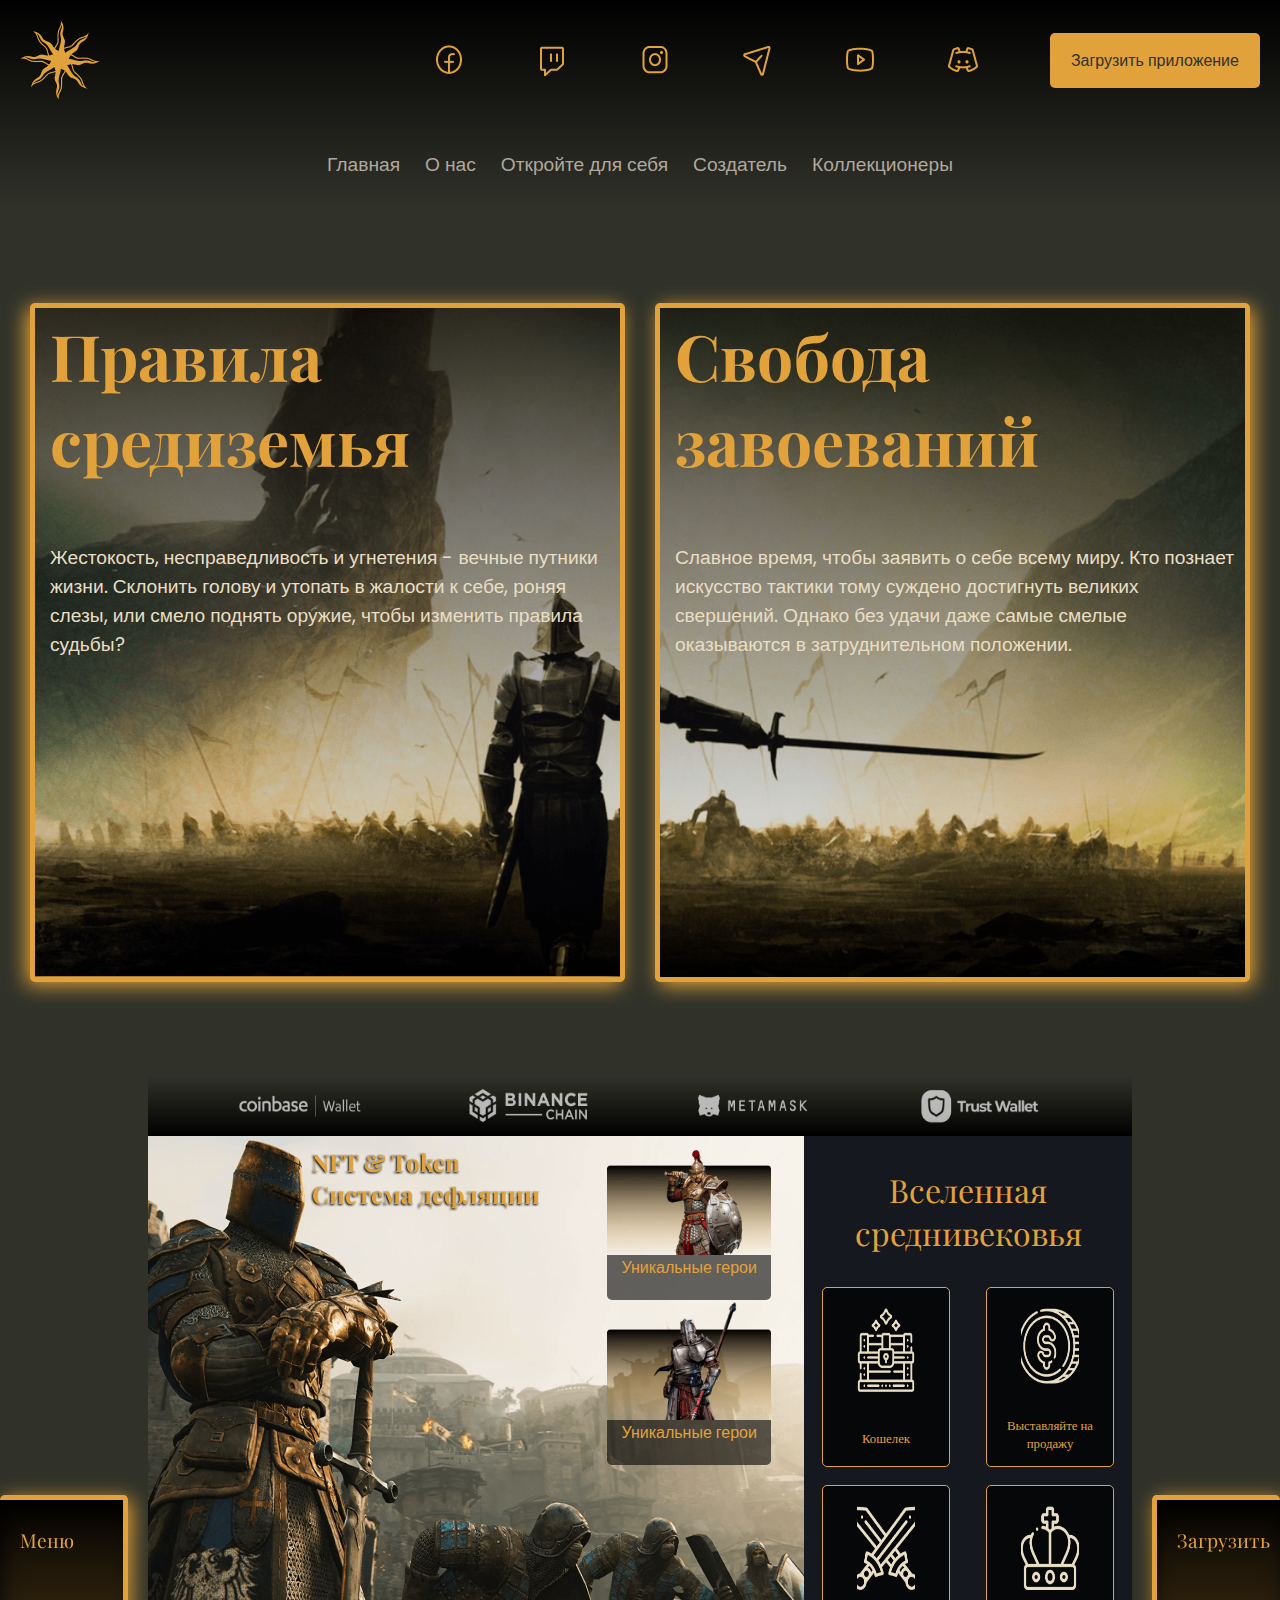
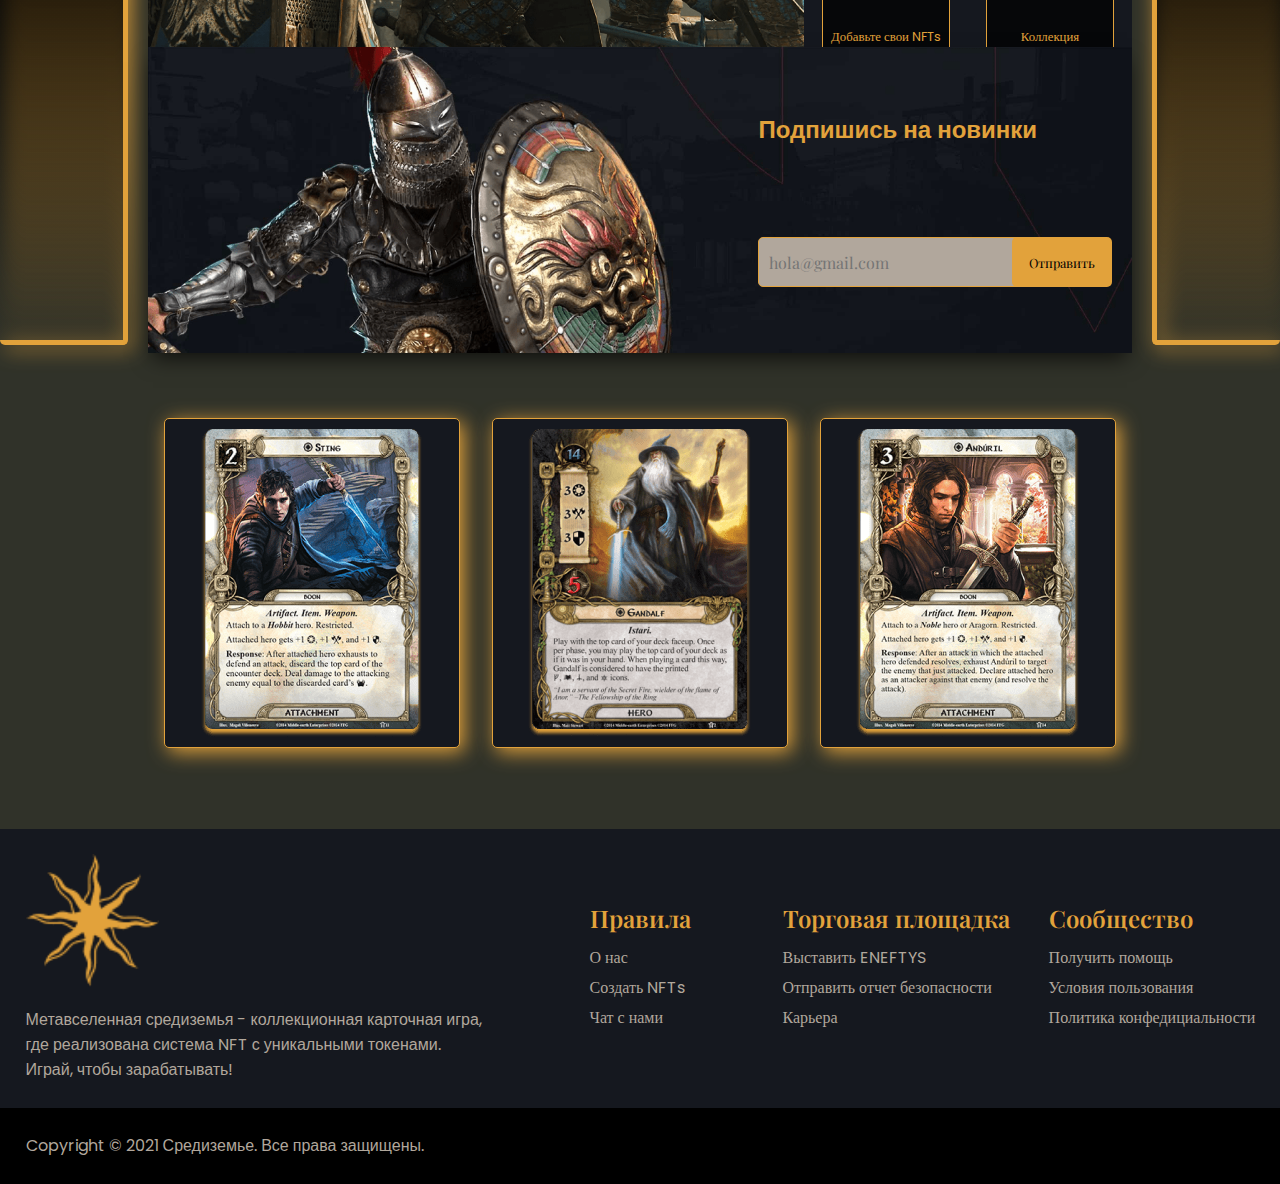
==== index.html @ af9f3682 "Update index.html" ====
<!DOCTYPE html>
<html lang="ru">
  <head>
    <meta charset="UTF-8" />
    <meta http-equiv="X-UA-Compatible" content="IE=edge" />
    <meta name="viewport" content="width=device-width, initial-scale=1.0" />
    <link rel="stylesheet" href="/css/reset.css" />
    <link
      href="https://fonts.googleapis.com/css2?family=Playfair+Display:wght@700&family=Poppins:wght@400;500&display=swap"
      rel="stylesheet"
    />
    <link rel="stylesheet" href="/css/style.css" />
    <title>Mediavel Metaverse</title>
  </head>
  <body>
    <header class="header">
      <div class="header-top">
        <img src="/img/logo.png" alt="logo" />
        <div class="banner">
          <a href="#"><img src="/img/facebook-logo.png" alt="facebook" /></a>
          <a href="#"><img src="/img/twitch-logo.png" alt="twitch" /></a>
          <a href="#"><img src="/img/instagram-logo.png" alt="instagram" /></a>
          <a href="#"><img src="/img/telegram-logo.png" alt="telegram" /></a>
          <a href="#"><img src="/img/youtube-logo.png" alt="youtube" /></a>
          <a href="#"><img src="/img/discord-logo.png" alt="discord" /></a>
          <a class="btn" href="#">Загрузить приложение</a>
        </div>
      </div>
      <nav class="nav">
        <ul>
          <li><a href="#">Главная</a></li>
          <li><a href="#">О нас</a></li>
          <li><a href="#">Откройте для себя</a></li>
          <li><a href="#">Создатель</a></li>
          <li><a href="#">Коллекционеры</a></li>
        </ul>
      </nav>
    </header>
    <section class="promo">
      <div class="promo__banner">
        <img class="promo__img--banner-1" src="/img/banner-1.png" alt="" />
        <h2>Правила средиземья</h2>
        <p>
          Жестокость, несправедливость и угнетения - вечные путники жизни.
          Склонить голову и утопать в жалости к себе, роняя слезы, или смело
          поднять оружие, чтобы изменить правила судьбы?
        </p>
      </div>
      <div class="promo__banner">
        <img class="promo__img--banner-2" src="/img/banner-2.png" alt="" />
        <h2>Свобода завоеваний</h2>
        <p>
          Славное время, чтобы заявить о себе всему миру. Кто познает искусство
          тактики тому суждено достигнуть великих свершений. Однако без удачи
          даже самые смелые оказываются в затруднительном положении.
        </p>
      </div>
    </section>
    <section class="content">
      <sidebar class="sidebar-left">
        Меню
        <nav class="sidebar-left__nav">
          <ul>
            <li><a href="#">Главная</a></li>
            <li><a href="#">О нас</a></li>
            <li><a href="#">Откройте для себя</a></li>
            <li><a href="#">Создатель</a></li>
            <li><a href="#">Коллекционеры</a></li>
          </ul>
        </nav>
      </sidebar>
      <main class="main">
        <div class="contributor">
          <img src="/img/coinbase-logo.png" alt="coinbase" />
          <img src="/img/binance-logo.png" alt="coinbase" />
          <img src="/img/metamask-logo.png" alt="metamask" />
          <img src="/img/trustwallet-logo.png" alt="trustwallet" />
        </div>
        <div class="nft-token-sistem">
          <img src="/img/nft-knight.png" alt="nft-knight" />
          <h2>
            NFT & Token <br />
            Система дефляции
          </h2>
          <div class="nft-token-sistem__knight">
            <img src="/img/knight-1.png" alt="knight-1" />
            <p class="title-knight">Уникальные герои</p>
            <img src="/img/knight-2.png" alt="knight-2" />
            <p class="title-knight">Уникальные герои</p>
          </div>
        </div>
        <div class="mediavel-metaverse">
          <h1 class="title">Вселенная среднивековья</h1>
          <div class="benefits">
            <div class="benefits__block">
              <img src="/img/chest.png" alt="chest" />
              <h4>Кошелек</h4>
            </div>
            <div class="benefits__block">
              <img src="/img/dollar.png" alt="chest" />
              <h4>Выставляйте на продажу</h4>
            </div>
            <div class="benefits__block">
              <img src="/img/swords.png" alt="chest" />
              <h4>Добавьте свои NFTs</h4>
            </div>
            <div class="benefits__block">
              <img src="/img/crown.png" alt="chest" />
              <h4>Коллекция</h4>
            </div>
          </div>
        </div>
        <div class="subscriber">
          <img src="/img/sub-knight.png" alt="sub-knight" />
          <div class="subscriber__block">
            <p>Подпишись на новинки</p>
            <div class="subscriber__input">
              <input type="email" placeholder="hola@gmail.com" />
              <button class="btn__sub">Отправить</button>
            </div>
          </div>
        </div>
        <div class="card card1">
          <img src="/img/card-1.png" alt="card-1" />
        </div>
        <div class="card card2">
          <img src="/img/card-2.png" alt="card-2" />
        </div>
        <div class="card card3">
          <img src="/img/card-3.png" alt="card-3" />
        </div>
      </main>
      <sidebar class="sidebar-right"
        >Загрузить
        <nav class="sidebar-right__nav">
          <ul>
            <li>
              <img src="/img/windows-logo.png" alt="windows" />
              <a href="#">Windows</a>
            </li>
            <li>
              <img src="/img/linux-logo.png" alt="linux" />
              <a href="#">Linux</a>
            </li>
            <li>
              <img src="/img/apple-logo.png" alt="ios" />
              <a href="#">IOS</a>
            </li>
            <li>
              <img src="/img/android-logo.png" alt="android" />
              <a href="#">Android</a>
            </li>
          </ul>
        </nav>
      </sidebar>
    </section>
    <footer class="footer">
      <div class="footer__logo">
        <img src="/img/logo.png" alt="logo" />
        <p class="footer__title">
          Метавселенная средиземья - коллекционная карточная игра, где
          реализована система NFT с уникальными токенами. Играй, чтобы
          зарабатывать!
        </p>
      </div>
      <div class="footer__nav">
        <p class="footer__nav__title">Правила</p>
        <ul>
          <li><a href="#">О нас</a></li>
          <li><a href="#">Создать NFTs</a></li>
          <li><a href="#">Чат с нами</a></li>
        </ul>
      </div>
      <div class="footer__nav">
        <p class="footer__nav__title">Торговая площадка</p>
        <ul>
          <li><a href="#">Выставить ENEFTYS</a></li>
          <li><a href="#">Отправить отчет безопасности</a></li>
          <li><a href="#">Карьера</a></li>
        </ul>
      </div>
      <div class="footer__nav">
        <p class="footer__nav__title">Сообщество</p>
        <ul>
          <li><a href="#">Получить помощь</a></li>
          <li><a href="#">Условия пользования</a></li>
          <li><a href="#">Политика конфедициальности</a></li>
        </ul>
      </div>
      <div class="copyright">
        <p>Copyright © 2021 Средиземье. Все права защищены.</p>
      </div>
    </footer>
  </body>
</html>
---- css/style.css ----
html {
  font-family: "Playfair Display", serif, "Poppins", sans-serif;
  background-color: #303229;
}

a {
  color: #b1a79c;
}

p {
  font-family: "Poppins", sans-serif;
}

/* HEADER */
.header {
  font-family: "Poppins", sans-serif;
  background: linear-gradient(rgba(0, 0, 0, 1), rgba(37, 43, 66, 1%));
  margin-bottom: 5%;
}

.header-top {
  display: grid;
  grid-template-columns: 1fr 2fr;
  margin: 0 auto;
  padding: 20px;
}

.banner {
  display: flex;
  justify-content: space-between;
  align-items: center;
}

.nav {
  display: flex;
  justify-content: space-around;
  align-items: center;
  font-weight: 500;
  font-size: 1.2rem;
  padding: 20px;
}

.nav > ul > li {
  display: inline-flex;
  padding: 10px;
}

li > a:hover {
  color: white;
}

/* BUTTON */
.btn {
  min-width: 210px;
  min-height: 50px;

  padding: 15px;

  background-color: #e2a23b;
  border-radius: 5px;

  text-align: center;
  color: #303229;
}

/* PROMO */

.promo {
  display: grid;
  grid-template-columns: 1fr 1fr;

  grid-gap: 10px;
  padding: 20px;
  margin-bottom: 5%;

  justify-items: center;
}
.promo__banner {
  position: relative;

  max-width: 700px;
  padding: 10px;

  border-radius: 5px;
}

.promo__banner > img {
  border: 5px solid #e2a23b;
  border-radius: 5px;
}

.promo__img--banner-1 {
  filter: drop-shadow(-4px 4px 10px #e2a23b);
}

.promo__img--banner-2 {
  filter: drop-shadow(4px 4px 10px #e2a23b);
}

.promo__banner > h2 {
  position: absolute;
  top: 20px;
  left: 30px;

  padding-right: 20px;

  font-size: 5vw;
  font-weight: 700;
  color: #e2a23b;
}

.promo__banner > p {
  position: absolute;
  text-align: left;
  top: 250px;
  left: 30px;
  padding-right: 20px;

  font-size: 1.5vw;
  color: #e9dec3;
}

/* CONTENT */
.content {
  display: grid;
  grid-template-columns: 0.3fr 3fr 0.3fr;

  column-gap: 20px;
}

.main {
  display: grid;
  grid-template-columns: repeat(3, 1fr);
}

/* SIDEBAR-LEFT */
.sidebar-left {
  width: 10vw;
  height: 50vh;
  align-self: center;
  justify-self: start;
  text-align: left;

  padding: 20px;

  font-size: 1.5vw;
  color: #e2a23b;
  line-height: 2.5rem;

  border: 5px solid #e2a23b;
  border-left: 0;
  border-radius: 5px;
  background: linear-gradient(rgba(0, 0, 0, 1), rgba(37, 43, 66, 1%));
  filter: drop-shadow(4px 4px 10px #e2a23b);
  transition: 1s ease;
}

.sidebar-left > nav {
  display: none;
}

.sidebar-left:hover {
  width: 15vw;
}

.sidebar-left:hover > nav {
  display: flex;
  justify-content: flex-end;
}

.sidebar-left li {
  padding-left: 15px;
}

/* MAIN */
/* CONTRIBUTOR */

.contributor {
  grid-column: 1/4;
  display: flex;
  justify-content: space-evenly;
  align-items: center;
  background: linear-gradient(rgba(37, 43, 66, 0.01), rgba(0, 0, 0, 1)) 50%;
}

.contributor > img {
  width: 150px;
  height: 60px;
}

/* NFT-TOKEN-SISTEM */

.nft-token-sistem {
  display: flex;
  grid-column: 1/3;
  position: relative;
}

.nft-token-sistem > h2 {
  position: absolute;
  top: 2%;
  left: 25%;
  z-index: 2;
  color: #e2a23b;
  font-weight: 700;
  font-size: 1.5rem;
  filter: drop-shadow(-1px 1px 1px black);
}

.nft-token-sistem__knight {
  position: absolute;
  top: 2%;
  left: 70%;
  display: grid;
  width: 25%;
  color: #e2a23b;
  text-align: center;
}

.title-knight {
  border-bottom-right-radius: 5px;
  border-bottom-left-radius: 5px;
  height: 5vh;
  background-color: rgba(0, 0, 0, 60%);
}

/* MEDIAVEL METAVERSE */

.mediavel-metaverse {
  grid-column: 3/4;
  background-color: #15181f;
}

.title {
  color: #e2a23b;
  font-size: 2rem;
  text-align: center;

  padding: 10%;
}

.benefits {
  display: grid;
  grid-template-columns: 1fr 1fr;
  grid-template-rows: 1fr 1fr;
  row-gap: 5%;
  justify-items: center;
}

.benefits__block {
  display: flex;
  align-items: center;
  flex-direction: column;
  justify-content: space-around;

  color: #e2a23b;
  font-family: "Poppins";
  font-size: 0.8rem;
  text-align: center;

  width: 10vw;
  height: 20vh;
  border: 1px solid #e2a23b;
  border-radius: 5px;
  background-color: rgba(0, 0, 0, 70%);
}

.benefits__block > img {
  width: 50%;
  height: 50%;
  padding: 2%;
}

/* SUBSRIBER */
.subscriber {
  display: flex;
  grid-column: 1/4;
  position: relative;
  margin-bottom: 5%;
  box-shadow: 0px 10px 20px -5px rgba(0, 0, 0, 0.7);
}

.subscriber__block {
  position: absolute;
  display: flex;
  flex-direction: column;
  justify-content: space-around;

  right: 0px;
  width: 40%;
  height: 100%;

  padding: 20px;
}

.subscriber__block > p {
  font-size: 1.5rem;
  color: #e2a23b;
  font-weight: 600;
}
.subscriber__input {
  position: relative;
}

.subscriber__input > input {
  width: 350px;
  height: 50px;
  padding: 10px;
  background-color: #b1a79c;
  border: 1px solid #e2a23b;
  border-radius: 5px;
}

.btn__sub {
  position: absolute;
  right: 0px;
  width: 100px;
  height: 50px;
  padding: 5px;
  font-size: 0.8rem;
  background-color: #e2a23b;
  border-radius: 5px;
}

/* CARD */

.card {
  display: flex;
  justify-content: center;
  border-radius: 5px;
  border: 1px solid #e2a23b;
  filter: drop-shadow(4px 4px 10px #e2a23b);
  background-color: #15181f;
  margin: 5%;
  padding: 10px 0px;
  transition: 1s ease;
}

.card:hover {
  transform: scale(1.2);
}
.card1 {
  grid-column: 1/2;
}

.card2 {
  grid-column: 2/3;
}

.card3 {
  grid-column: 3/4;
}

/* SIDEBAR-RIGHT */

.sidebar-right {
  width: 10vw;
  height: 50vh;
  align-self: center;
  justify-self: end;
  text-align: right;

  padding: 20px;

  font-size: 1.5vw;
  color: #e2a23b;
  line-height: 2.5rem;

  border: 5px solid #e2a23b;
  border-right: 0;
  border-radius: 5px;
  background: linear-gradient(rgba(0, 0, 0, 1), rgba(37, 43, 66, 1%));
  filter: drop-shadow(4px 4px 10px #e2a23b);
  transition: 1s ease;
}

.sidebar-right > nav {
  display: none;
  min-width: 200px;
}
.sidebar-right:hover {
  width: 15vw;
}

.sidebar-right:hover > nav {
  display: flex;
  justify-content: flex-end;
}

.sidebar-right li {
  text-align: center;
  margin: 5px;
  padding: 10px;
}

/* FOOTER */
.footer {
  display: grid;
  justify-items: center;
  align-items: center;
  grid-template-columns: 2fr 1fr 1fr 1fr;
  margin-top: 5%;
  height: 20%;
  background-color: #15181f;
}

.footer__logo {
  display: flex;
  flex-direction: column;
  padding: 5%;
}

.footer__title {
  color: #b1a79c;
  font-weight: 400;
}

.footer__logo > img {
  width: 133px;
  height: 133px;
  margin-bottom: 20px;
}

.footer__nav {
  line-height: 30px;
  padding: 10px;
  font-family: "Poppins";
}

.footer__nav__title {
  font-size: 1.5rem;
  font-weight: 600;
  margin-bottom: 10px;
  color: #e2a23b;
  font-family: "Playfair Display";
}

.copyright {
  display: grid;
  grid-column: 1/5;
  padding: 2%;

  width: 100%;
  background-color: black;
  color: #b1a79c;
}
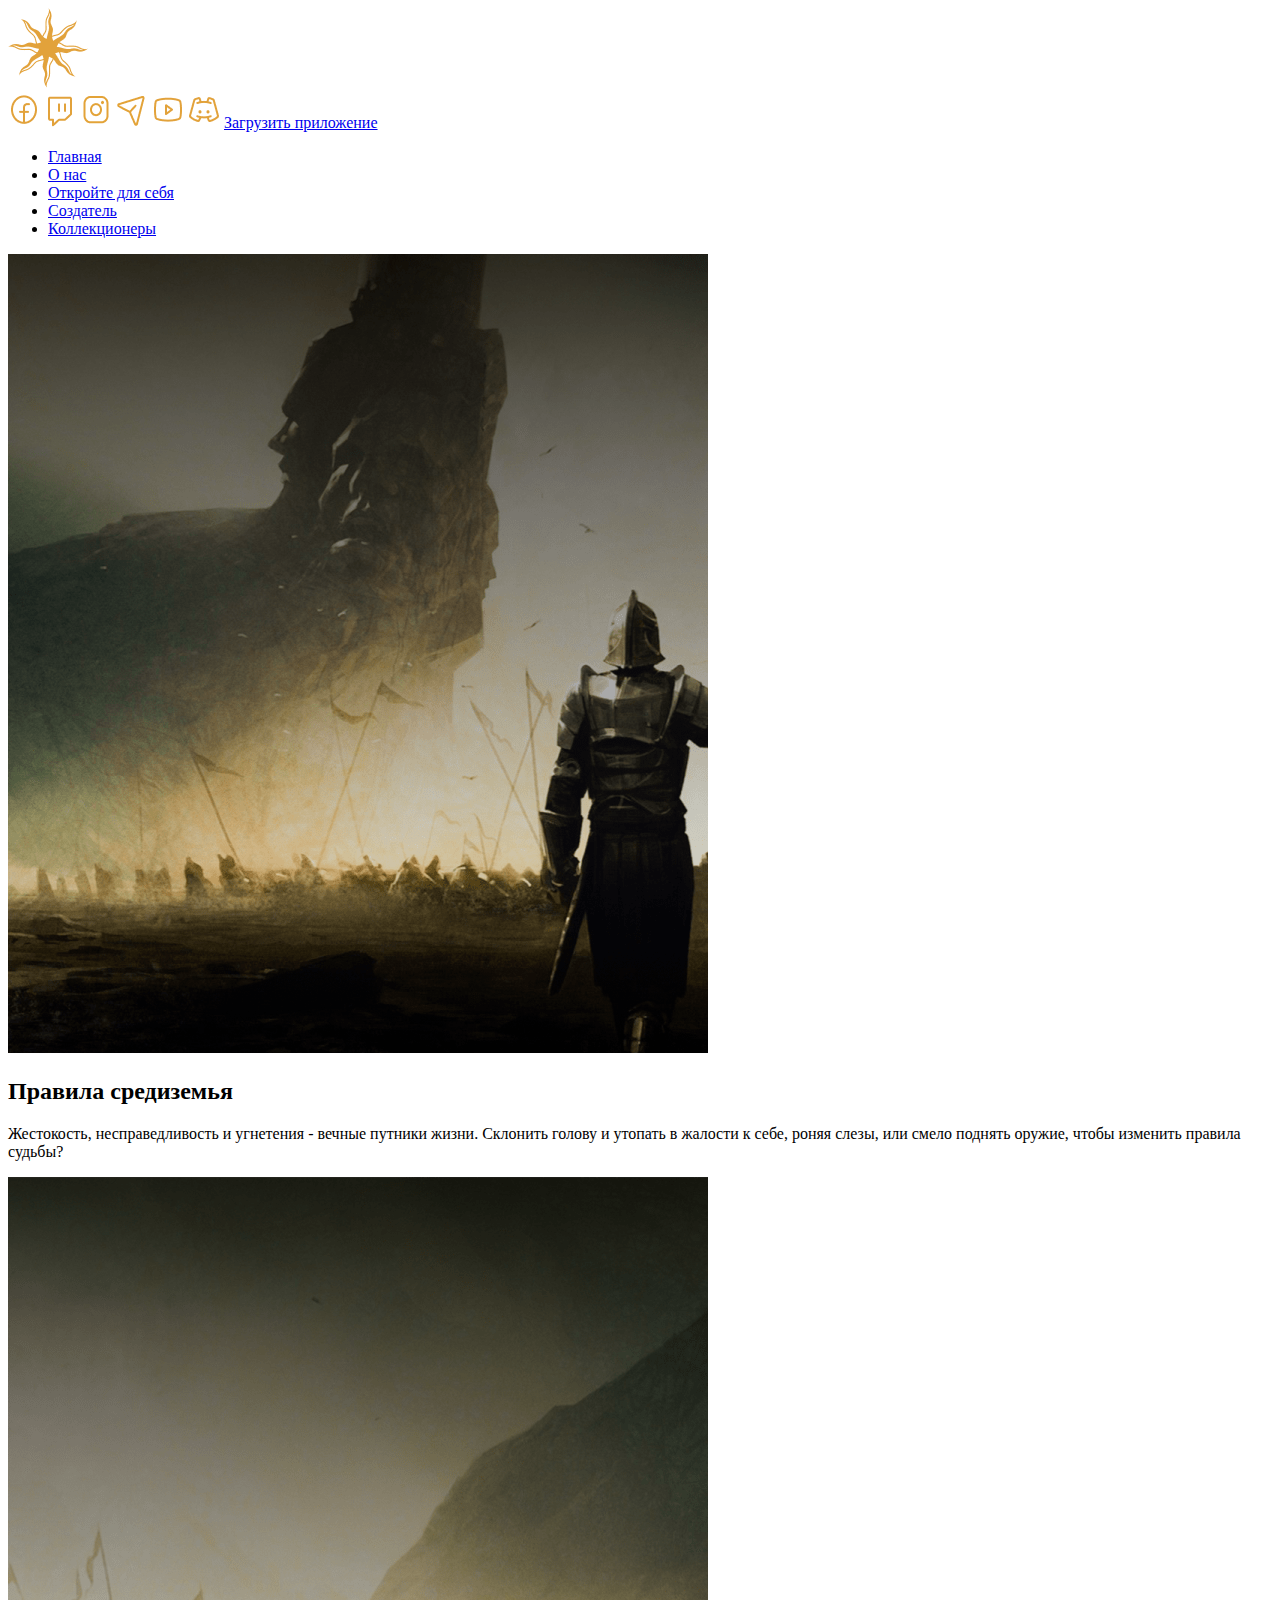
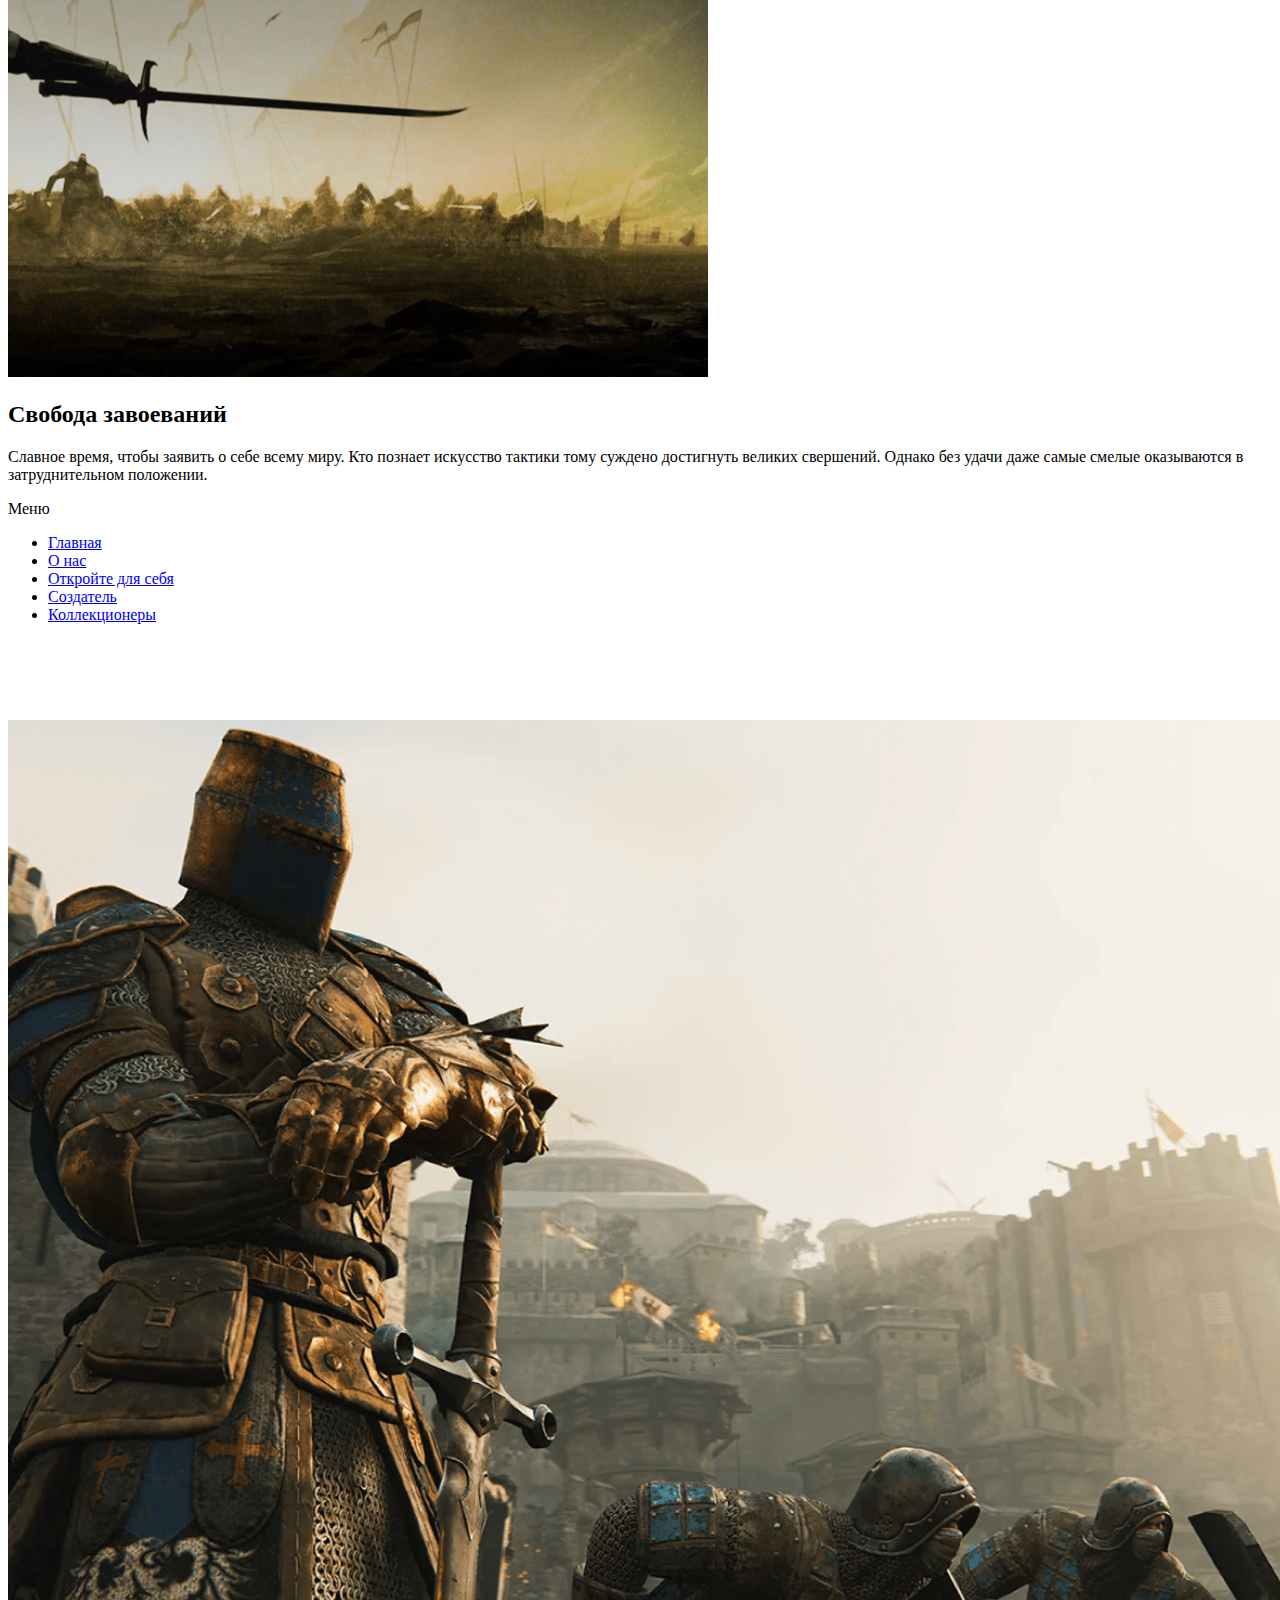
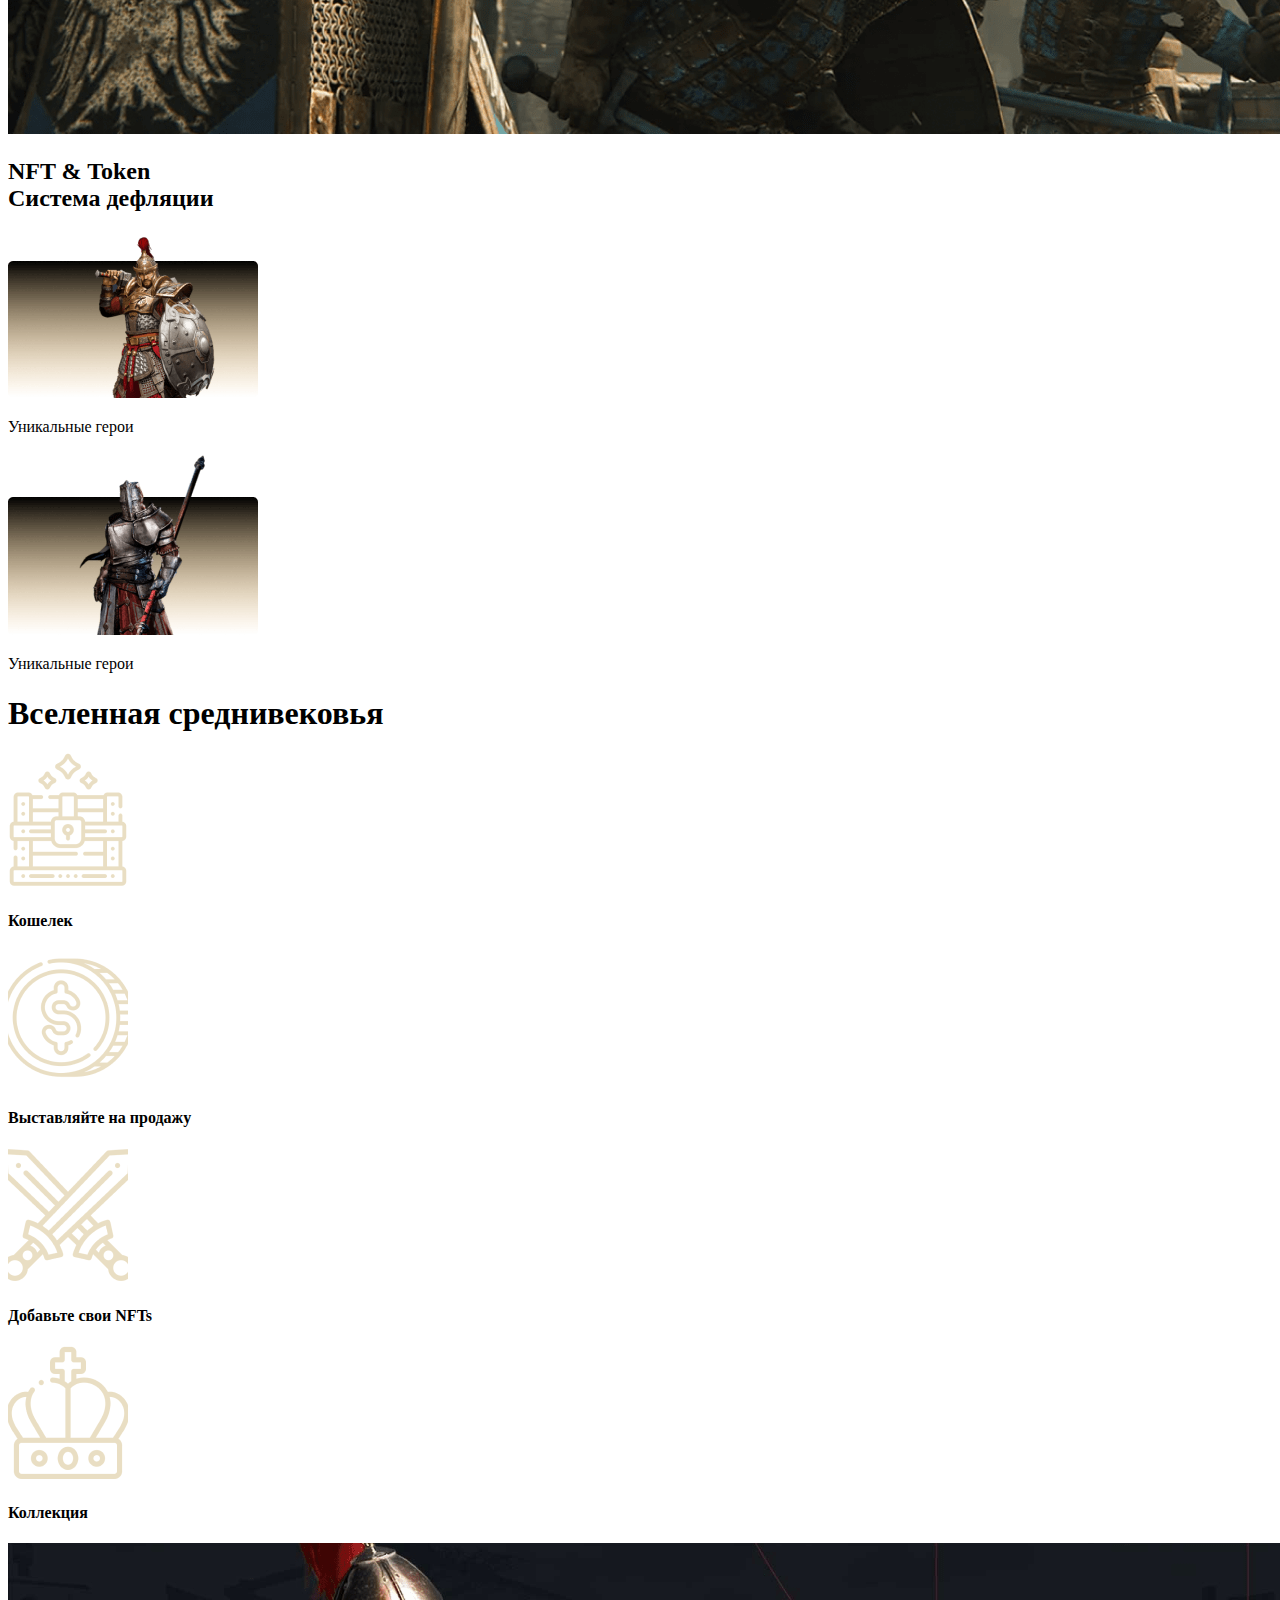
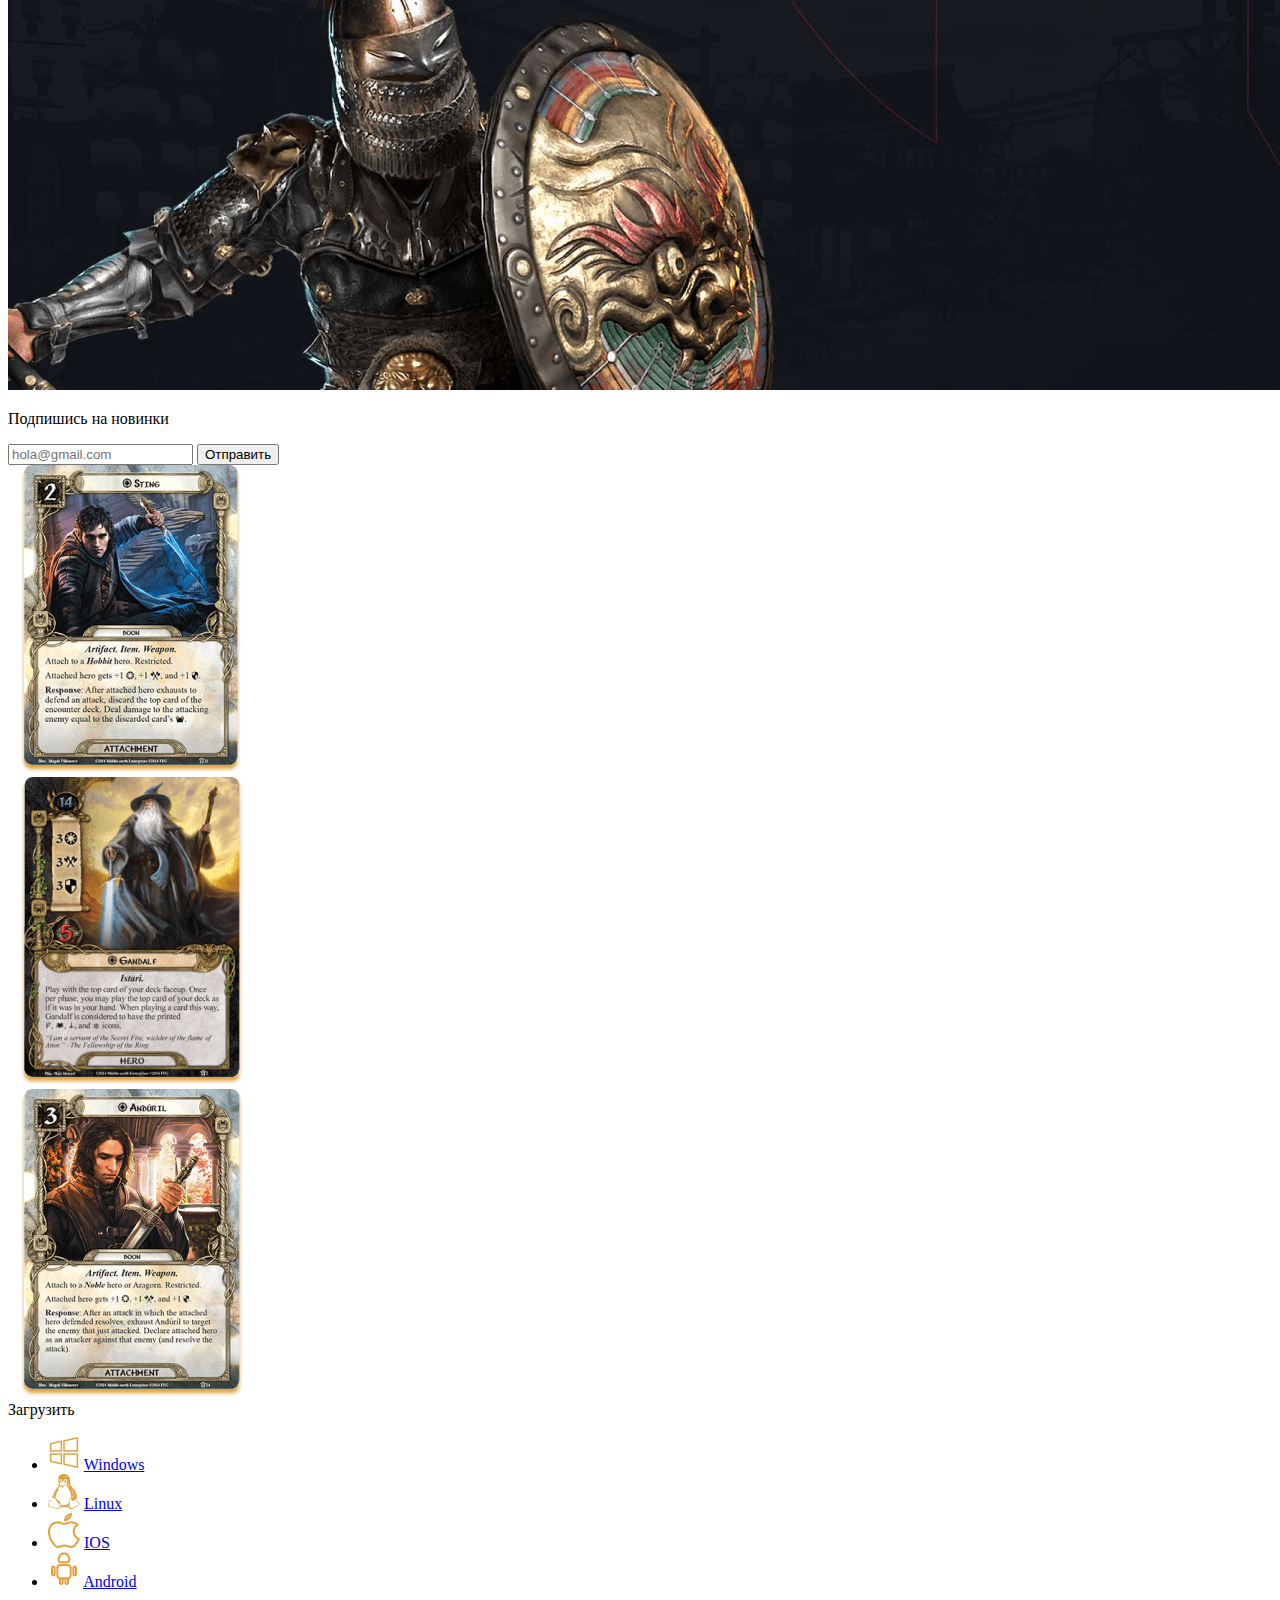
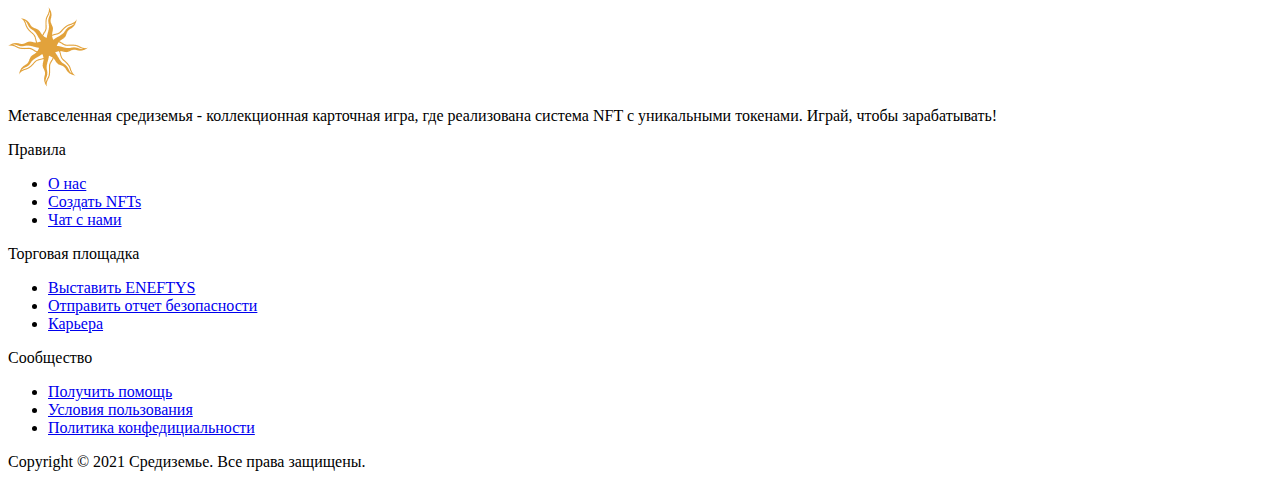
==== commit 5b3077d4: "Update index.html" ====
--- a/index.html
+++ b/index.html
@@ -4,12 +4,12 @@
     <meta charset="UTF-8" />
     <meta http-equiv="X-UA-Compatible" content="IE=edge" />
     <meta name="viewport" content="width=device-width, initial-scale=1.0" />
-    <link rel="stylesheet" href="/css/reset.css" />
+    <link rel="stylesheet" href="/reset.css" />
     <link
       href="https://fonts.googleapis.com/css2?family=Playfair+Display:wght@700&family=Poppins:wght@400;500&display=swap"
       rel="stylesheet"
     />
-    <link rel="stylesheet" href="/css/style.css" />
+    <link rel="stylesheet" href="/style.css" />
     <title>Mediavel Metaverse</title>
   </head>
   <body>
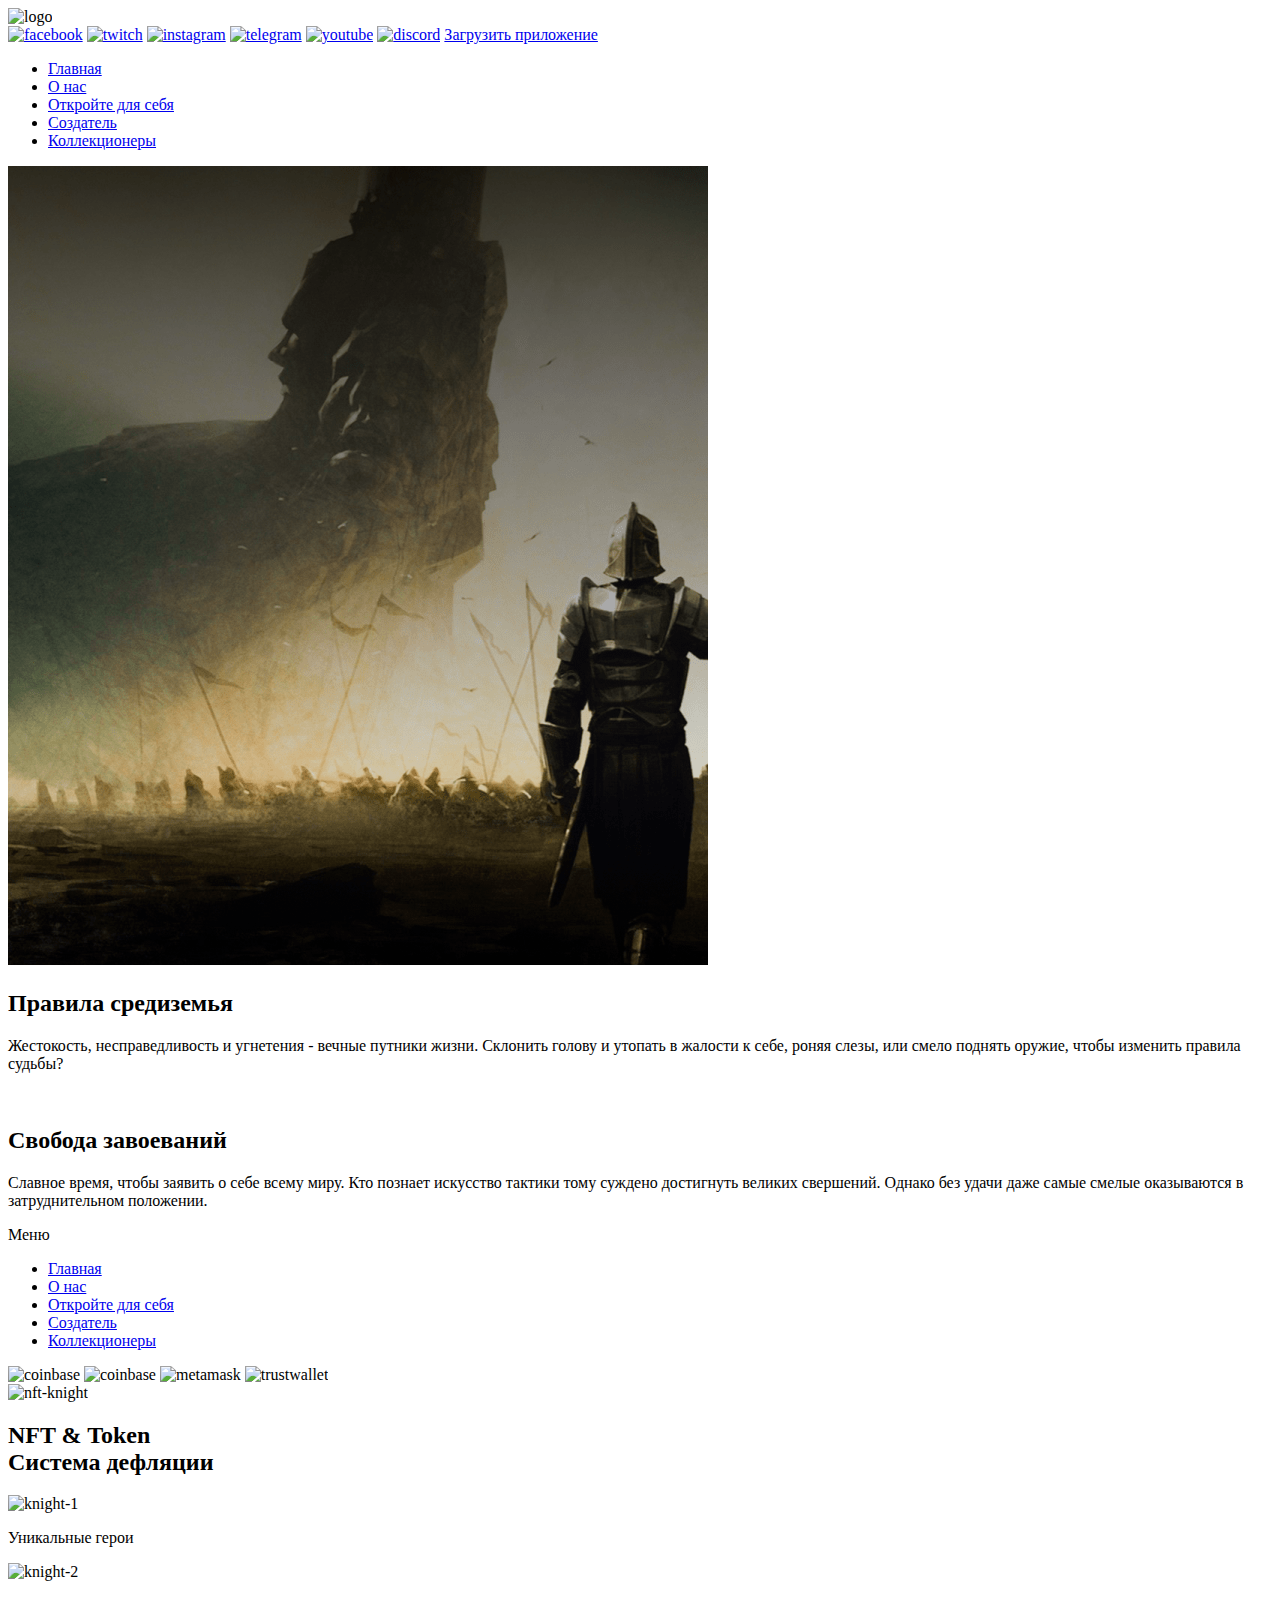
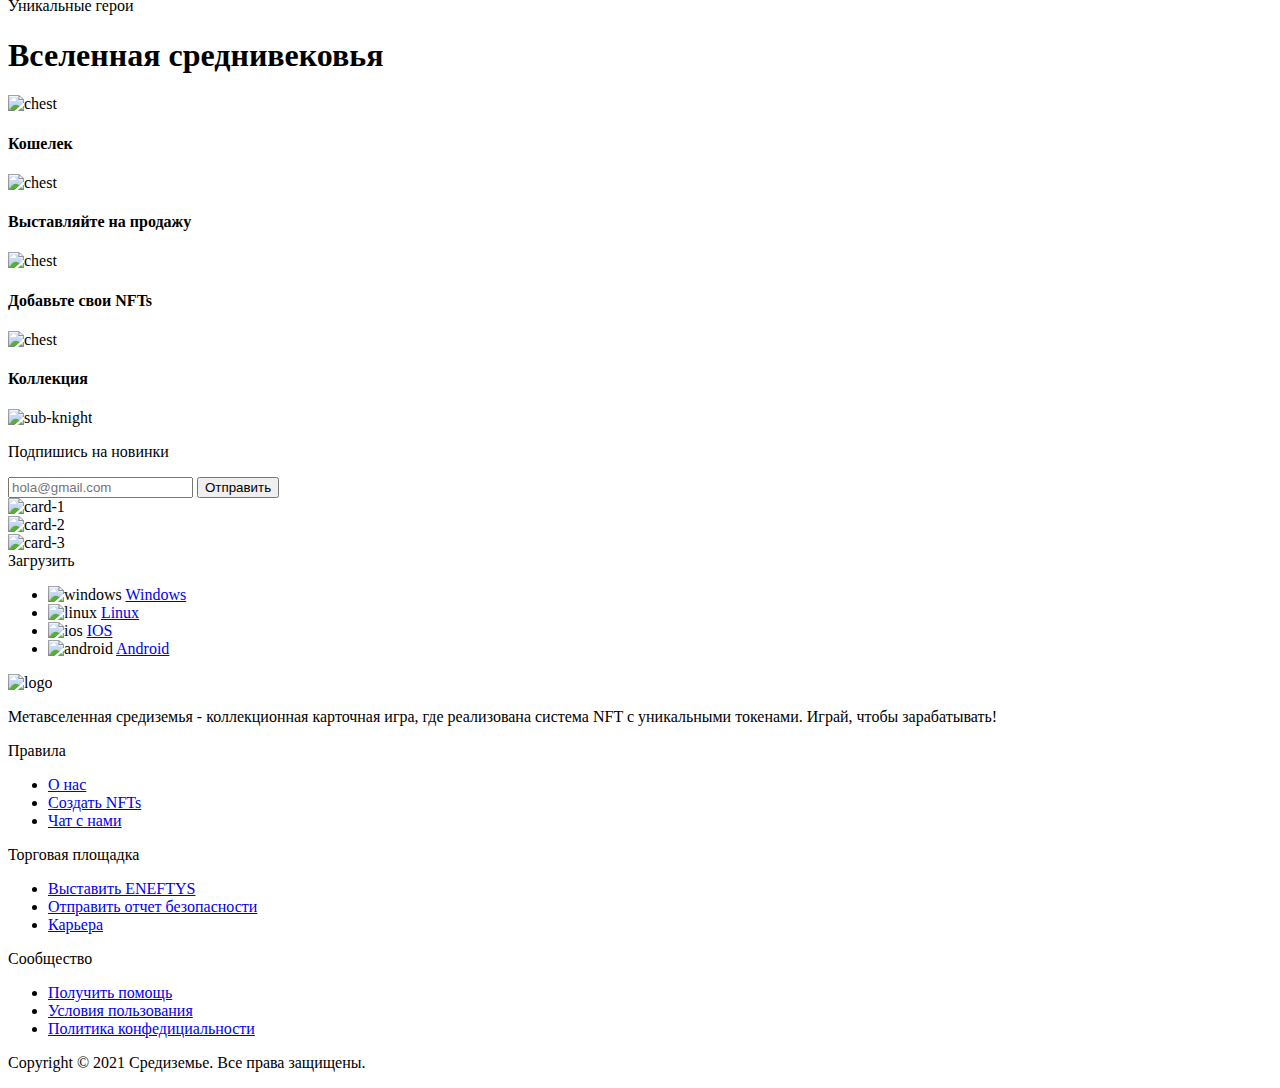
==== commit 73b074cc: "Update index.html" ====
--- a/index.html
+++ b/index.html
@@ -15,14 +15,14 @@
   <body>
     <header class="header">
       <div class="header-top">
-        <img src="/img/logo.png" alt="logo" />
+        <img src="/logo.png" alt="logo" />
         <div class="banner">
-          <a href="#"><img src="/img/facebook-logo.png" alt="facebook" /></a>
-          <a href="#"><img src="/img/twitch-logo.png" alt="twitch" /></a>
-          <a href="#"><img src="/img/instagram-logo.png" alt="instagram" /></a>
-          <a href="#"><img src="/img/telegram-logo.png" alt="telegram" /></a>
-          <a href="#"><img src="/img/youtube-logo.png" alt="youtube" /></a>
-          <a href="#"><img src="/img/discord-logo.png" alt="discord" /></a>
+          <a href="#"><img src="/facebook-logo.png" alt="facebook" /></a>
+          <a href="#"><img src="/twitch-logo.png" alt="twitch" /></a>
+          <a href="#"><img src="/instagram-logo.png" alt="instagram" /></a>
+          <a href="#"><img src="/telegram-logo.png" alt="telegram" /></a>
+          <a href="#"><img src="/youtube-logo.png" alt="youtube" /></a>
+          <a href="#"><img src="/discord-logo.png" alt="discord" /></a>
           <a class="btn" href="#">Загрузить приложение</a>
         </div>
       </div>
@@ -47,7 +47,7 @@
         </p>
       </div>
       <div class="promo__banner">
-        <img class="promo__img--banner-2" src="/img/banner-2.png" alt="" />
+        <img class="promo__img--banner-2" src="/banner-2.png" alt="" />
         <h2>Свобода завоеваний</h2>
         <p>
           Славное время, чтобы заявить о себе всему миру. Кто познает искусство
@@ -71,21 +71,21 @@
       </sidebar>
       <main class="main">
         <div class="contributor">
-          <img src="/img/coinbase-logo.png" alt="coinbase" />
-          <img src="/img/binance-logo.png" alt="coinbase" />
-          <img src="/img/metamask-logo.png" alt="metamask" />
-          <img src="/img/trustwallet-logo.png" alt="trustwallet" />
+          <img src="/coinbase-logo.png" alt="coinbase" />
+          <img src="/binance-logo.png" alt="coinbase" />
+          <img src="/metamask-logo.png" alt="metamask" />
+          <img src="/trustwallet-logo.png" alt="trustwallet" />
         </div>
         <div class="nft-token-sistem">
-          <img src="/img/nft-knight.png" alt="nft-knight" />
+          <img src="/nft-knight.png" alt="nft-knight" />
           <h2>
             NFT & Token <br />
             Система дефляции
           </h2>
           <div class="nft-token-sistem__knight">
-            <img src="/img/knight-1.png" alt="knight-1" />
+            <img src="/knight-1.png" alt="knight-1" />
             <p class="title-knight">Уникальные герои</p>
-            <img src="/img/knight-2.png" alt="knight-2" />
+            <img src="/knight-2.png" alt="knight-2" />
             <p class="title-knight">Уникальные герои</p>
           </div>
         </div>
@@ -93,25 +93,25 @@
           <h1 class="title">Вселенная среднивековья</h1>
           <div class="benefits">
             <div class="benefits__block">
-              <img src="/img/chest.png" alt="chest" />
+              <img src="/chest.png" alt="chest" />
               <h4>Кошелек</h4>
             </div>
             <div class="benefits__block">
-              <img src="/img/dollar.png" alt="chest" />
+              <img src="/dollar.png" alt="chest" />
               <h4>Выставляйте на продажу</h4>
             </div>
             <div class="benefits__block">
-              <img src="/img/swords.png" alt="chest" />
+              <img src="/swords.png" alt="chest" />
               <h4>Добавьте свои NFTs</h4>
             </div>
             <div class="benefits__block">
-              <img src="/img/crown.png" alt="chest" />
+              <img src="/crown.png" alt="chest" />
               <h4>Коллекция</h4>
             </div>
           </div>
         </div>
         <div class="subscriber">
-          <img src="/img/sub-knight.png" alt="sub-knight" />
+          <img src="/sub-knight.png" alt="sub-knight" />
           <div class="subscriber__block">
             <p>Подпишись на новинки</p>
             <div class="subscriber__input">
@@ -121,13 +121,13 @@
           </div>
         </div>
         <div class="card card1">
-          <img src="/img/card-1.png" alt="card-1" />
+          <img src="/card-1.png" alt="card-1" />
         </div>
         <div class="card card2">
-          <img src="/img/card-2.png" alt="card-2" />
+          <img src="/card-2.png" alt="card-2" />
         </div>
         <div class="card card3">
-          <img src="/img/card-3.png" alt="card-3" />
+          <img src="/card-3.png" alt="card-3" />
         </div>
       </main>
       <sidebar class="sidebar-right"
@@ -135,19 +135,19 @@
         <nav class="sidebar-right__nav">
           <ul>
             <li>
-              <img src="/img/windows-logo.png" alt="windows" />
+              <img src="/windows-logo.png" alt="windows" />
               <a href="#">Windows</a>
             </li>
             <li>
-              <img src="/img/linux-logo.png" alt="linux" />
+              <img src="/linux-logo.png" alt="linux" />
               <a href="#">Linux</a>
             </li>
             <li>
-              <img src="/img/apple-logo.png" alt="ios" />
+              <img src="/apple-logo.png" alt="ios" />
               <a href="#">IOS</a>
             </li>
             <li>
-              <img src="/img/android-logo.png" alt="android" />
+              <img src="/android-logo.png" alt="android" />
               <a href="#">Android</a>
             </li>
           </ul>
@@ -156,7 +156,7 @@
     </section>
     <footer class="footer">
       <div class="footer__logo">
-        <img src="/img/logo.png" alt="logo" />
+        <img src="/logo.png" alt="logo" />
         <p class="footer__title">
           Метавселенная средиземья - коллекционная карточная игра, где
           реализована система NFT с уникальными токенами. Играй, чтобы
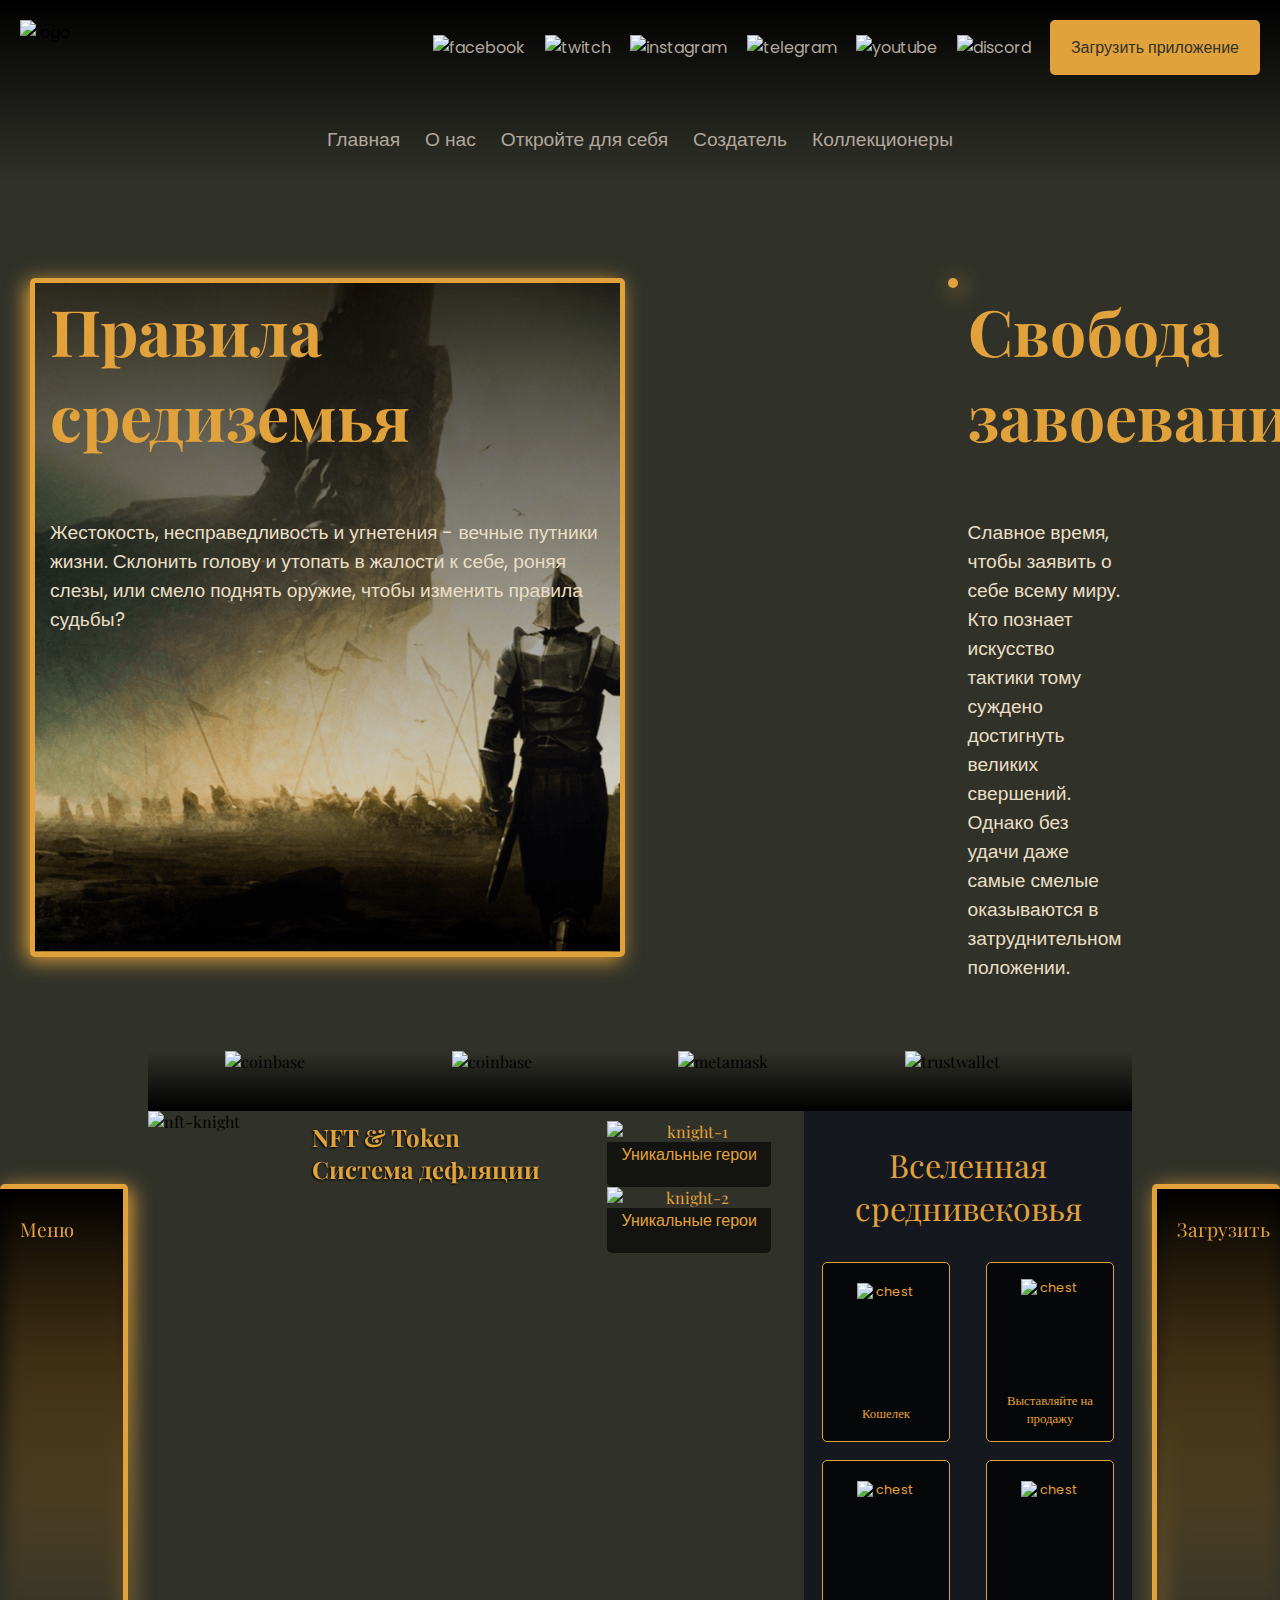
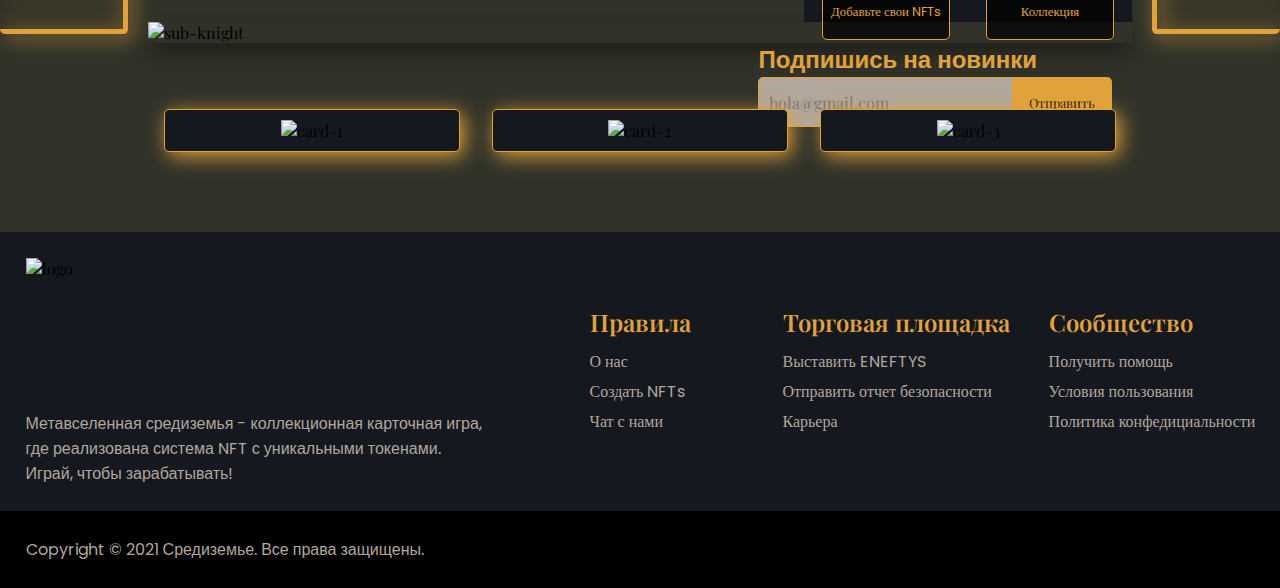
==== commit 8da52214: "Update index.html" ====
--- a/index.html
+++ b/index.html
@@ -4,12 +4,12 @@
     <meta charset="UTF-8" />
     <meta http-equiv="X-UA-Compatible" content="IE=edge" />
     <meta name="viewport" content="width=device-width, initial-scale=1.0" />
-    <link rel="stylesheet" href="/reset.css" />
+    <link rel="stylesheet" href="css/reset.css" />
     <link
       href="https://fonts.googleapis.com/css2?family=Playfair+Display:wght@700&family=Poppins:wght@400;500&display=swap"
       rel="stylesheet"
     />
-    <link rel="stylesheet" href="/style.css" />
+    <link rel="stylesheet" href="css/style.css" />
     <title>Mediavel Metaverse</title>
   </head>
   <body>
--- a/css/style.css
+++ b/css/style.css
@@ -0,0 +1,446 @@
+html {
+  font-family: "Playfair Display", serif, "Poppins", sans-serif;
+  background-color: #303229;
+}
+
+a {
+  color: #b1a79c;
+}
+
+p {
+  font-family: "Poppins", sans-serif;
+}
+
+/* HEADER */
+.header {
+  font-family: "Poppins", sans-serif;
+  background: linear-gradient(rgba(0, 0, 0, 1), rgba(37, 43, 66, 1%));
+  margin-bottom: 5%;
+}
+
+.header-top {
+  display: grid;
+  grid-template-columns: 1fr 2fr;
+  margin: 0 auto;
+  padding: 20px;
+}
+
+.banner {
+  display: flex;
+  justify-content: space-between;
+  align-items: center;
+}
+
+.nav {
+  display: flex;
+  justify-content: space-around;
+  align-items: center;
+  font-weight: 500;
+  font-size: 1.2rem;
+  padding: 20px;
+}
+
+.nav > ul > li {
+  display: inline-flex;
+  padding: 10px;
+}
+
+li > a:hover {
+  color: white;
+}
+
+/* BUTTON */
+.btn {
+  min-width: 210px;
+  min-height: 50px;
+
+  padding: 15px;
+
+  background-color: #e2a23b;
+  border-radius: 5px;
+
+  text-align: center;
+  color: #303229;
+}
+
+/* PROMO */
+
+.promo {
+  display: grid;
+  grid-template-columns: 1fr 1fr;
+
+  grid-gap: 10px;
+  padding: 20px;
+  margin-bottom: 5%;
+
+  justify-items: center;
+}
+.promo__banner {
+  position: relative;
+
+  max-width: 700px;
+  padding: 10px;
+
+  border-radius: 5px;
+}
+
+.promo__banner > img {
+  border: 5px solid #e2a23b;
+  border-radius: 5px;
+}
+
+.promo__img--banner-1 {
+  filter: drop-shadow(-4px 4px 10px #e2a23b);
+}
+
+.promo__img--banner-2 {
+  filter: drop-shadow(4px 4px 10px #e2a23b);
+}
+
+.promo__banner > h2 {
+  position: absolute;
+  top: 20px;
+  left: 30px;
+
+  padding-right: 20px;
+
+  font-size: 5vw;
+  font-weight: 700;
+  color: #e2a23b;
+}
+
+.promo__banner > p {
+  position: absolute;
+  text-align: left;
+  top: 250px;
+  left: 30px;
+  padding-right: 20px;
+
+  font-size: 1.5vw;
+  color: #e9dec3;
+}
+
+/* CONTENT */
+.content {
+  display: grid;
+  grid-template-columns: 0.3fr 3fr 0.3fr;
+
+  column-gap: 20px;
+}
+
+.main {
+  display: grid;
+  grid-template-columns: repeat(3, 1fr);
+}
+
+/* SIDEBAR-LEFT */
+.sidebar-left {
+  width: 10vw;
+  height: 50vh;
+  align-self: center;
+  justify-self: start;
+  text-align: left;
+
+  padding: 20px;
+
+  font-size: 1.5vw;
+  color: #e2a23b;
+  line-height: 2.5rem;
+
+  border: 5px solid #e2a23b;
+  border-left: 0;
+  border-radius: 5px;
+  background: linear-gradient(rgba(0, 0, 0, 1), rgba(37, 43, 66, 1%));
+  filter: drop-shadow(4px 4px 10px #e2a23b);
+  transition: 1s ease;
+}
+
+.sidebar-left > nav {
+  display: none;
+}
+
+.sidebar-left:hover {
+  width: 15vw;
+}
+
+.sidebar-left:hover > nav {
+  display: flex;
+  justify-content: flex-end;
+}
+
+.sidebar-left li {
+  padding-left: 15px;
+}
+
+/* MAIN */
+/* CONTRIBUTOR */
+
+.contributor {
+  grid-column: 1/4;
+  display: flex;
+  justify-content: space-evenly;
+  align-items: center;
+  background: linear-gradient(rgba(37, 43, 66, 0.01), rgba(0, 0, 0, 1)) 50%;
+}
+
+.contributor > img {
+  width: 150px;
+  height: 60px;
+}
+
+/* NFT-TOKEN-SISTEM */
+
+.nft-token-sistem {
+  display: flex;
+  grid-column: 1/3;
+  position: relative;
+}
+
+.nft-token-sistem > h2 {
+  position: absolute;
+  top: 2%;
+  left: 25%;
+  z-index: 2;
+  color: #e2a23b;
+  font-weight: 700;
+  font-size: 1.5rem;
+  filter: drop-shadow(-1px 1px 1px black);
+}
+
+.nft-token-sistem__knight {
+  position: absolute;
+  top: 2%;
+  left: 70%;
+  display: grid;
+  width: 25%;
+  color: #e2a23b;
+  text-align: center;
+}
+
+.title-knight {
+  border-bottom-right-radius: 5px;
+  border-bottom-left-radius: 5px;
+  height: 5vh;
+  background-color: rgba(0, 0, 0, 60%);
+}
+
+/* MEDIAVEL METAVERSE */
+
+.mediavel-metaverse {
+  grid-column: 3/4;
+  background-color: #15181f;
+}
+
+.title {
+  color: #e2a23b;
+  font-size: 2rem;
+  text-align: center;
+
+  padding: 10%;
+}
+
+.benefits {
+  display: grid;
+  grid-template-columns: 1fr 1fr;
+  grid-template-rows: 1fr 1fr;
+  row-gap: 5%;
+  justify-items: center;
+}
+
+.benefits__block {
+  display: flex;
+  align-items: center;
+  flex-direction: column;
+  justify-content: space-around;
+
+  color: #e2a23b;
+  font-family: "Poppins";
+  font-size: 0.8rem;
+  text-align: center;
+
+  width: 10vw;
+  height: 20vh;
+  border: 1px solid #e2a23b;
+  border-radius: 5px;
+  background-color: rgba(0, 0, 0, 70%);
+}
+
+.benefits__block > img {
+  width: 50%;
+  height: 50%;
+  padding: 2%;
+}
+
+/* SUBSRIBER */
+.subscriber {
+  display: flex;
+  grid-column: 1/4;
+  position: relative;
+  margin-bottom: 5%;
+  box-shadow: 0px 10px 20px -5px rgba(0, 0, 0, 0.7);
+}
+
+.subscriber__block {
+  position: absolute;
+  display: flex;
+  flex-direction: column;
+  justify-content: space-around;
+
+  right: 0px;
+  width: 40%;
+  height: 100%;
+
+  padding: 20px;
+}
+
+.subscriber__block > p {
+  font-size: 1.5rem;
+  color: #e2a23b;
+  font-weight: 600;
+}
+.subscriber__input {
+  position: relative;
+}
+
+.subscriber__input > input {
+  width: 350px;
+  height: 50px;
+  padding: 10px;
+  background-color: #b1a79c;
+  border: 1px solid #e2a23b;
+  border-radius: 5px;
+}
+
+.btn__sub {
+  position: absolute;
+  right: 0px;
+  width: 100px;
+  height: 50px;
+  padding: 5px;
+  font-size: 0.8rem;
+  background-color: #e2a23b;
+  border-radius: 5px;
+}
+
+/* CARD */
+
+.card {
+  display: flex;
+  justify-content: center;
+  border-radius: 5px;
+  border: 1px solid #e2a23b;
+  filter: drop-shadow(4px 4px 10px #e2a23b);
+  background-color: #15181f;
+  margin: 5%;
+  padding: 10px 0px;
+  transition: 1s ease;
+}
+
+.card:hover {
+  transform: scale(1.2);
+}
+.card1 {
+  grid-column: 1/2;
+}
+
+.card2 {
+  grid-column: 2/3;
+}
+
+.card3 {
+  grid-column: 3/4;
+}
+
+/* SIDEBAR-RIGHT */
+
+.sidebar-right {
+  width: 10vw;
+  height: 50vh;
+  align-self: center;
+  justify-self: end;
+  text-align: right;
+
+  padding: 20px;
+
+  font-size: 1.5vw;
+  color: #e2a23b;
+  line-height: 2.5rem;
+
+  border: 5px solid #e2a23b;
+  border-right: 0;
+  border-radius: 5px;
+  background: linear-gradient(rgba(0, 0, 0, 1), rgba(37, 43, 66, 1%));
+  filter: drop-shadow(4px 4px 10px #e2a23b);
+  transition: 1s ease;
+}
+
+.sidebar-right > nav {
+  display: none;
+  min-width: 200px;
+}
+.sidebar-right:hover {
+  width: 15vw;
+}
+
+.sidebar-right:hover > nav {
+  display: flex;
+  justify-content: flex-end;
+}
+
+.sidebar-right li {
+  text-align: center;
+  margin: 5px;
+  padding: 10px;
+}
+
+/* FOOTER */
+.footer {
+  display: grid;
+  justify-items: center;
+  align-items: center;
+  grid-template-columns: 2fr 1fr 1fr 1fr;
+  margin-top: 5%;
+  height: 20%;
+  background-color: #15181f;
+}
+
+.footer__logo {
+  display: flex;
+  flex-direction: column;
+  padding: 5%;
+}
+
+.footer__title {
+  color: #b1a79c;
+  font-weight: 400;
+}
+
+.footer__logo > img {
+  width: 133px;
+  height: 133px;
+  margin-bottom: 20px;
+}
+
+.footer__nav {
+  line-height: 30px;
+  padding: 10px;
+  font-family: "Poppins";
+}
+
+.footer__nav__title {
+  font-size: 1.5rem;
+  font-weight: 600;
+  margin-bottom: 10px;
+  color: #e2a23b;
+  font-family: "Playfair Display";
+}
+
+.copyright {
+  display: grid;
+  grid-column: 1/5;
+  padding: 2%;
+
+  width: 100%;
+  background-color: black;
+  color: #b1a79c;
+}
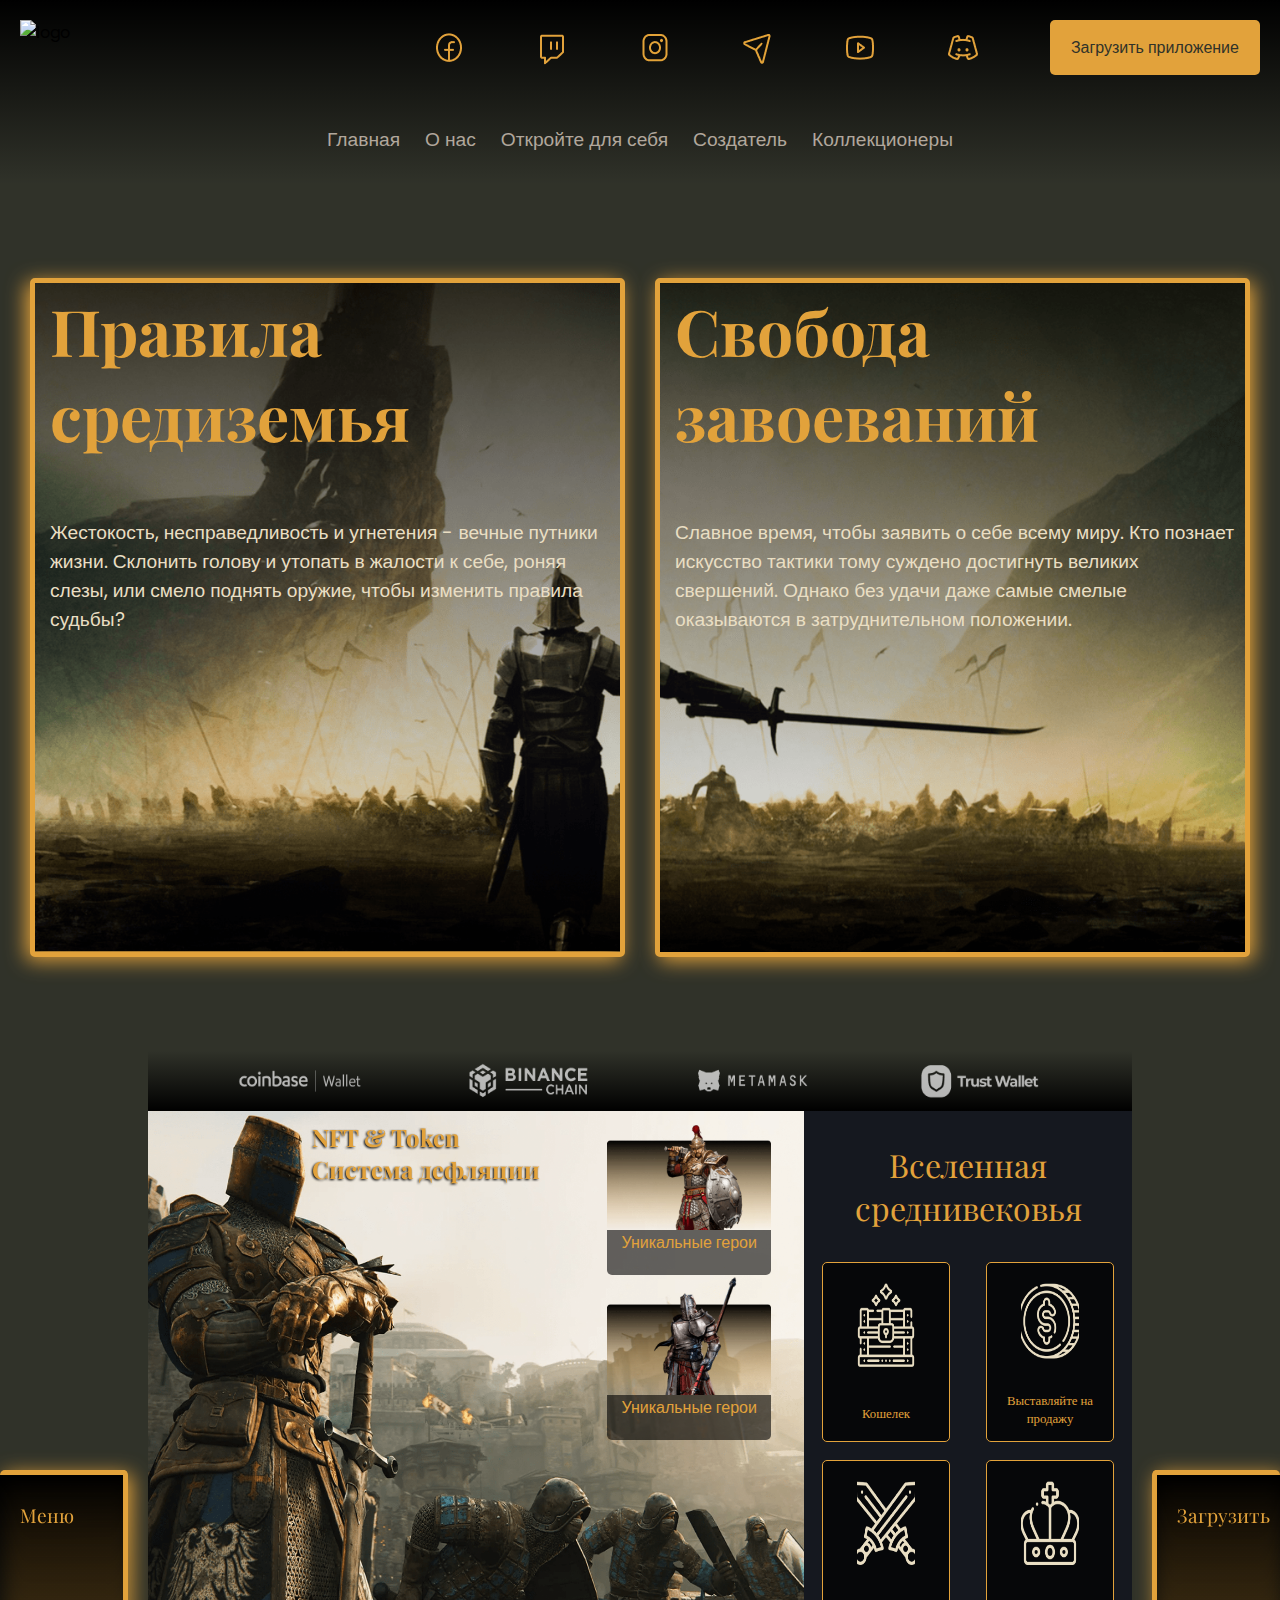
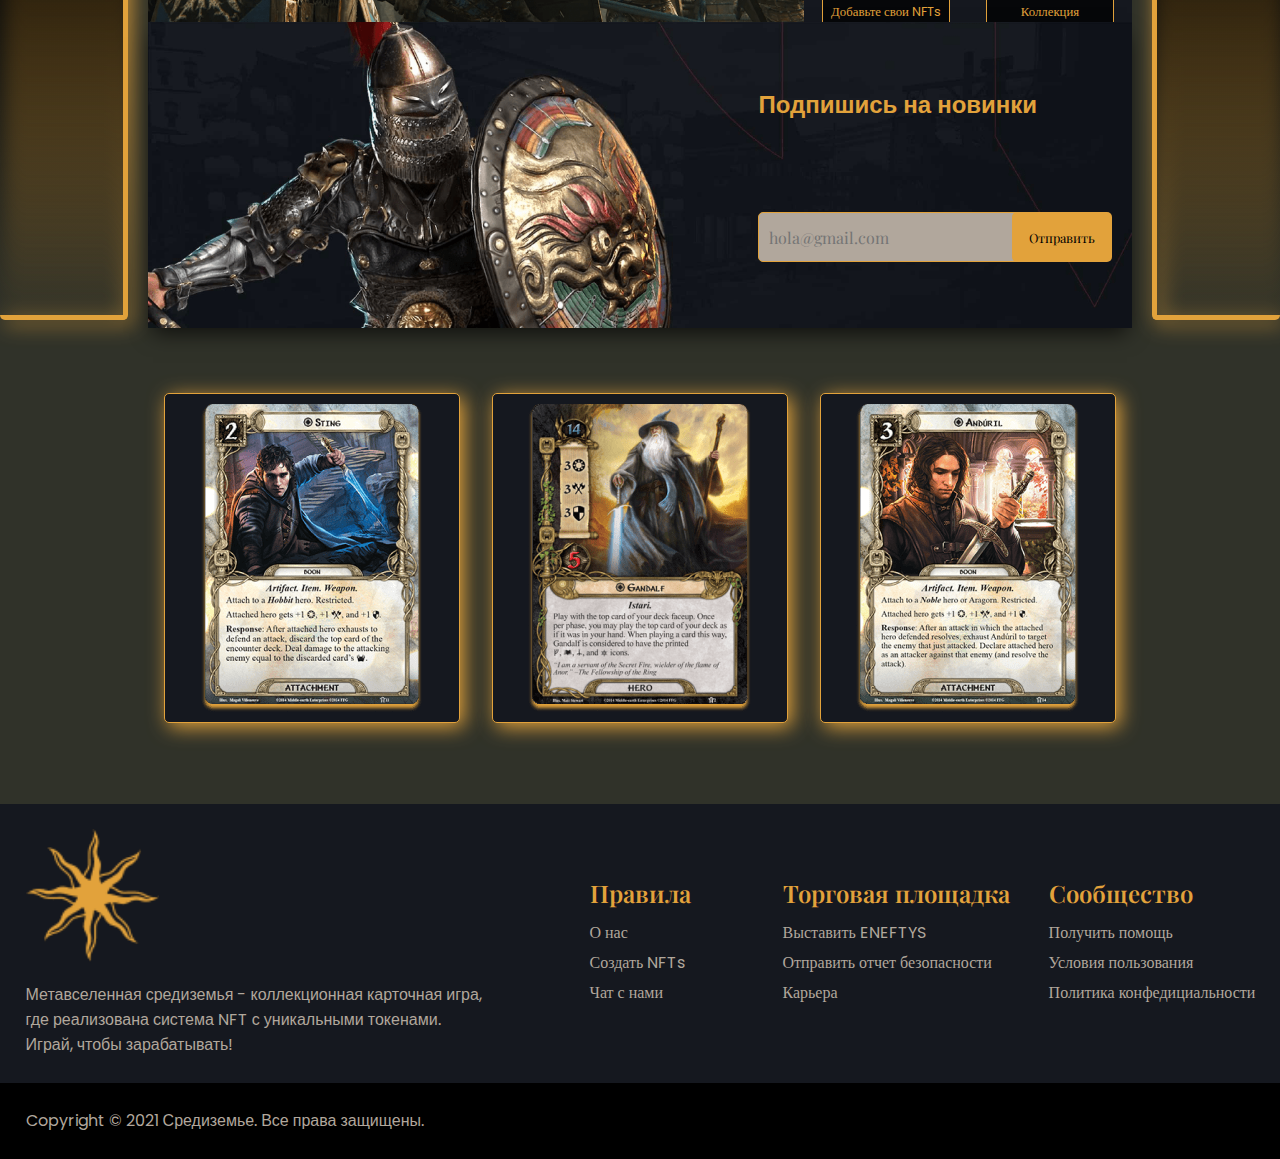
==== commit 85b4737c: "Update index.html" ====
--- a/index.html
+++ b/index.html
@@ -17,12 +17,12 @@
       <div class="header-top">
         <img src="/logo.png" alt="logo" />
         <div class="banner">
-          <a href="#"><img src="/facebook-logo.png" alt="facebook" /></a>
-          <a href="#"><img src="/twitch-logo.png" alt="twitch" /></a>
-          <a href="#"><img src="/instagram-logo.png" alt="instagram" /></a>
-          <a href="#"><img src="/telegram-logo.png" alt="telegram" /></a>
-          <a href="#"><img src="/youtube-logo.png" alt="youtube" /></a>
-          <a href="#"><img src="/discord-logo.png" alt="discord" /></a>
+          <a href="#"><img src="img/facebook-logo.png" alt="facebook" /></a>
+          <a href="#"><img src="img/twitch-logo.png" alt="twitch" /></a>
+          <a href="#"><img src="img/instagram-logo.png" alt="instagram" /></a>
+          <a href="#"><img src="img/telegram-logo.png" alt="telegram" /></a>
+          <a href="#"><img src="img/youtube-logo.png" alt="youtube" /></a>
+          <a href="#"><img src="img/discord-logo.png" alt="discord" /></a>
           <a class="btn" href="#">Загрузить приложение</a>
         </div>
       </div>
@@ -38,7 +38,7 @@
     </header>
     <section class="promo">
       <div class="promo__banner">
-        <img class="promo__img--banner-1" src="/img/banner-1.png" alt="" />
+        <img class="promo__img--banner-1" src="img/banner-1.png" alt="" />
         <h2>Правила средиземья</h2>
         <p>
           Жестокость, несправедливость и угнетения - вечные путники жизни.
@@ -47,7 +47,7 @@
         </p>
       </div>
       <div class="promo__banner">
-        <img class="promo__img--banner-2" src="/banner-2.png" alt="" />
+        <img class="promo__img--banner-2" src="img/banner-2.png" alt="" />
         <h2>Свобода завоеваний</h2>
         <p>
           Славное время, чтобы заявить о себе всему миру. Кто познает искусство
@@ -71,21 +71,21 @@
       </sidebar>
       <main class="main">
         <div class="contributor">
-          <img src="/coinbase-logo.png" alt="coinbase" />
-          <img src="/binance-logo.png" alt="coinbase" />
-          <img src="/metamask-logo.png" alt="metamask" />
-          <img src="/trustwallet-logo.png" alt="trustwallet" />
+          <img src="img/coinbase-logo.png" alt="coinbase" />
+          <img src="img/binance-logo.png" alt="coinbase" />
+          <img src="img/metamask-logo.png" alt="metamask" />
+          <img src="img/trustwallet-logo.png" alt="trustwallet" />
         </div>
         <div class="nft-token-sistem">
-          <img src="/nft-knight.png" alt="nft-knight" />
+          <img src="img/nft-knight.png" alt="nft-knight" />
           <h2>
             NFT & Token <br />
             Система дефляции
           </h2>
           <div class="nft-token-sistem__knight">
-            <img src="/knight-1.png" alt="knight-1" />
+            <img src="img/knight-1.png" alt="knight-1" />
             <p class="title-knight">Уникальные герои</p>
-            <img src="/knight-2.png" alt="knight-2" />
+            <img src="img/knight-2.png" alt="knight-2" />
             <p class="title-knight">Уникальные герои</p>
           </div>
         </div>
@@ -93,25 +93,25 @@
           <h1 class="title">Вселенная среднивековья</h1>
           <div class="benefits">
             <div class="benefits__block">
-              <img src="/chest.png" alt="chest" />
+              <img src="img/chest.png" alt="chest" />
               <h4>Кошелек</h4>
             </div>
             <div class="benefits__block">
-              <img src="/dollar.png" alt="chest" />
+              <img src="img/dollar.png" alt="chest" />
               <h4>Выставляйте на продажу</h4>
             </div>
             <div class="benefits__block">
-              <img src="/swords.png" alt="chest" />
+              <img src="img/swords.png" alt="chest" />
               <h4>Добавьте свои NFTs</h4>
             </div>
             <div class="benefits__block">
-              <img src="/crown.png" alt="chest" />
+              <img src="img/crown.png" alt="chest" />
               <h4>Коллекция</h4>
             </div>
           </div>
         </div>
         <div class="subscriber">
-          <img src="/sub-knight.png" alt="sub-knight" />
+          <img src="img/sub-knight.png" alt="sub-knight" />
           <div class="subscriber__block">
             <p>Подпишись на новинки</p>
             <div class="subscriber__input">
@@ -121,13 +121,13 @@
           </div>
         </div>
         <div class="card card1">
-          <img src="/card-1.png" alt="card-1" />
+          <img src="img/card-1.png" alt="card-1" />
         </div>
         <div class="card card2">
-          <img src="/card-2.png" alt="card-2" />
+          <img src="img/card-2.png" alt="card-2" />
         </div>
         <div class="card card3">
-          <img src="/card-3.png" alt="card-3" />
+          <img src="img/card-3.png" alt="card-3" />
         </div>
       </main>
       <sidebar class="sidebar-right"
@@ -135,19 +135,19 @@
         <nav class="sidebar-right__nav">
           <ul>
             <li>
-              <img src="/windows-logo.png" alt="windows" />
+              <img src="img/windows-logo.png" alt="windows" />
               <a href="#">Windows</a>
             </li>
             <li>
-              <img src="/linux-logo.png" alt="linux" />
+              <img src="img/linux-logo.png" alt="linux" />
               <a href="#">Linux</a>
             </li>
             <li>
-              <img src="/apple-logo.png" alt="ios" />
+              <img src="img/apple-logo.png" alt="ios" />
               <a href="#">IOS</a>
             </li>
             <li>
-              <img src="/android-logo.png" alt="android" />
+              <img src="img/android-logo.png" alt="android" />
               <a href="#">Android</a>
             </li>
           </ul>
@@ -156,7 +156,7 @@
     </section>
     <footer class="footer">
       <div class="footer__logo">
-        <img src="/logo.png" alt="logo" />
+        <img src="img/logo.png" alt="logo" />
         <p class="footer__title">
           Метавселенная средиземья - коллекционная карточная игра, где
           реализована система NFT с уникальными токенами. Играй, чтобы
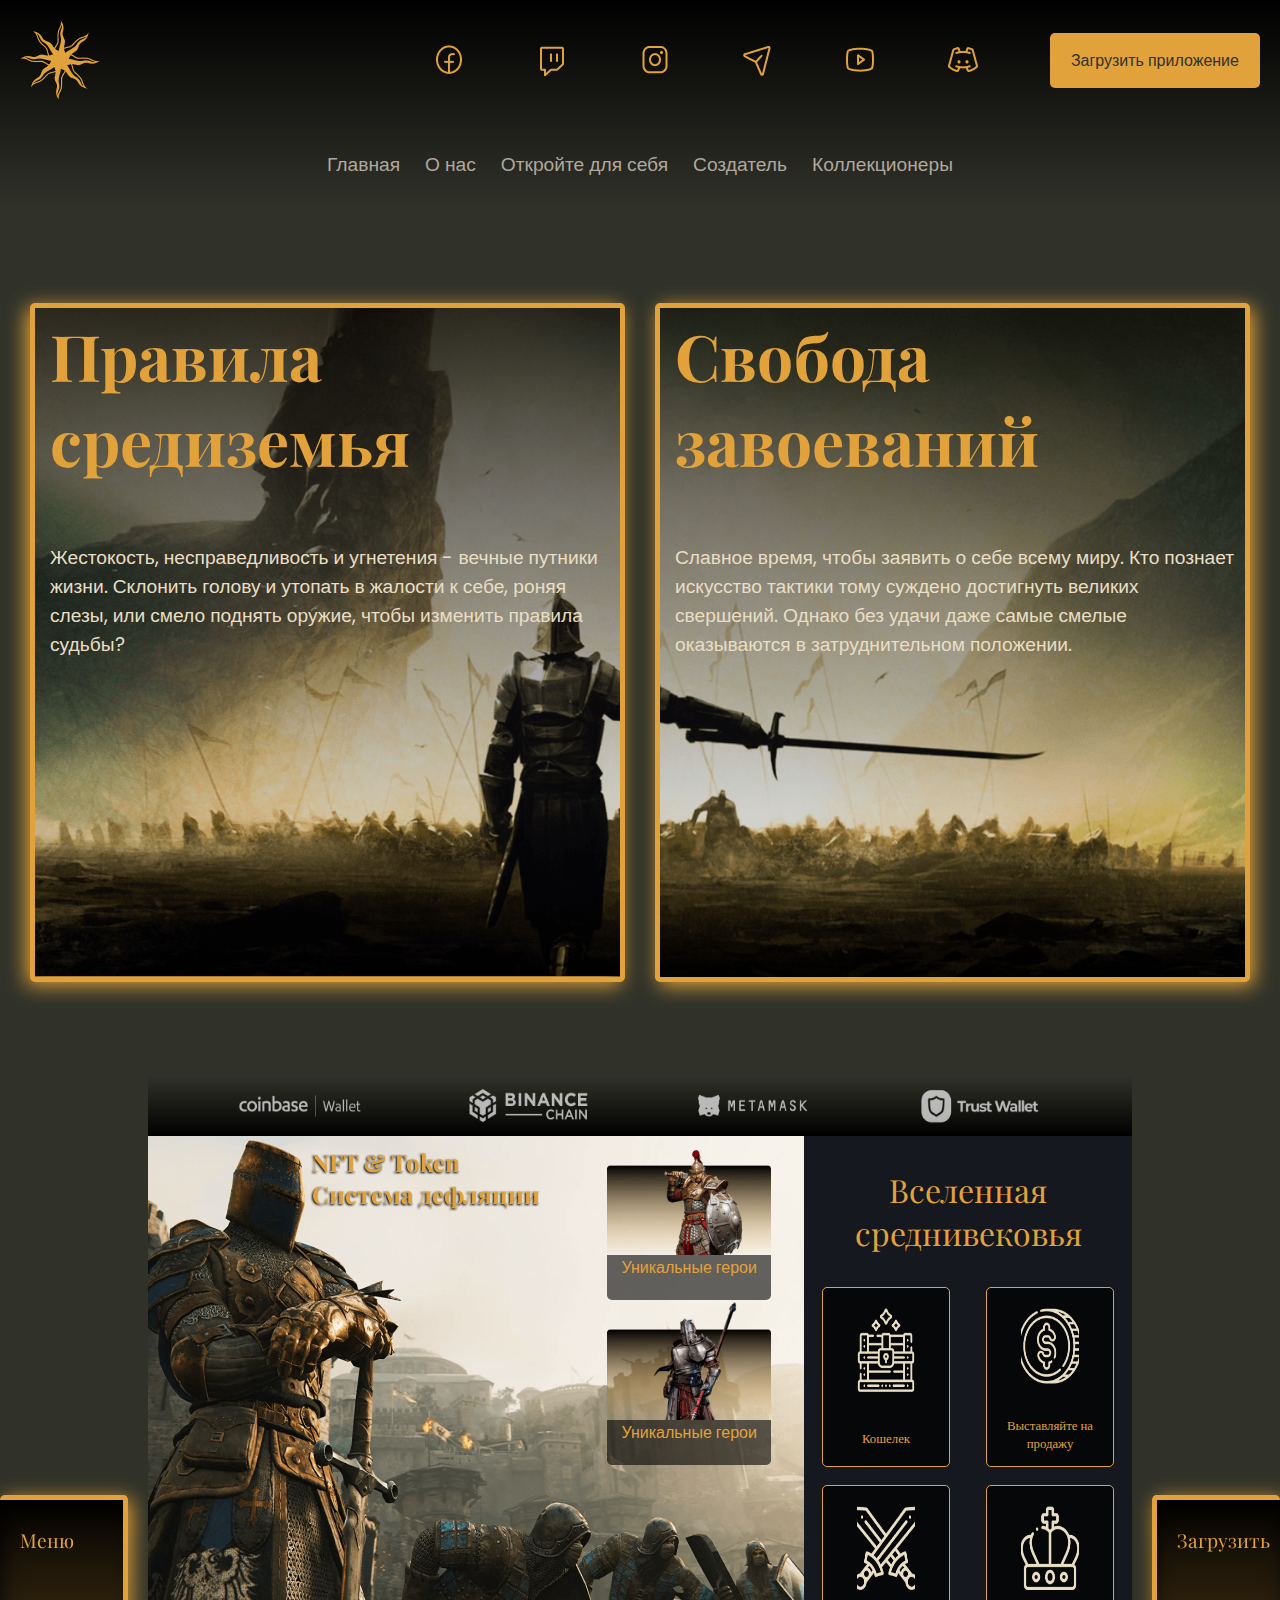
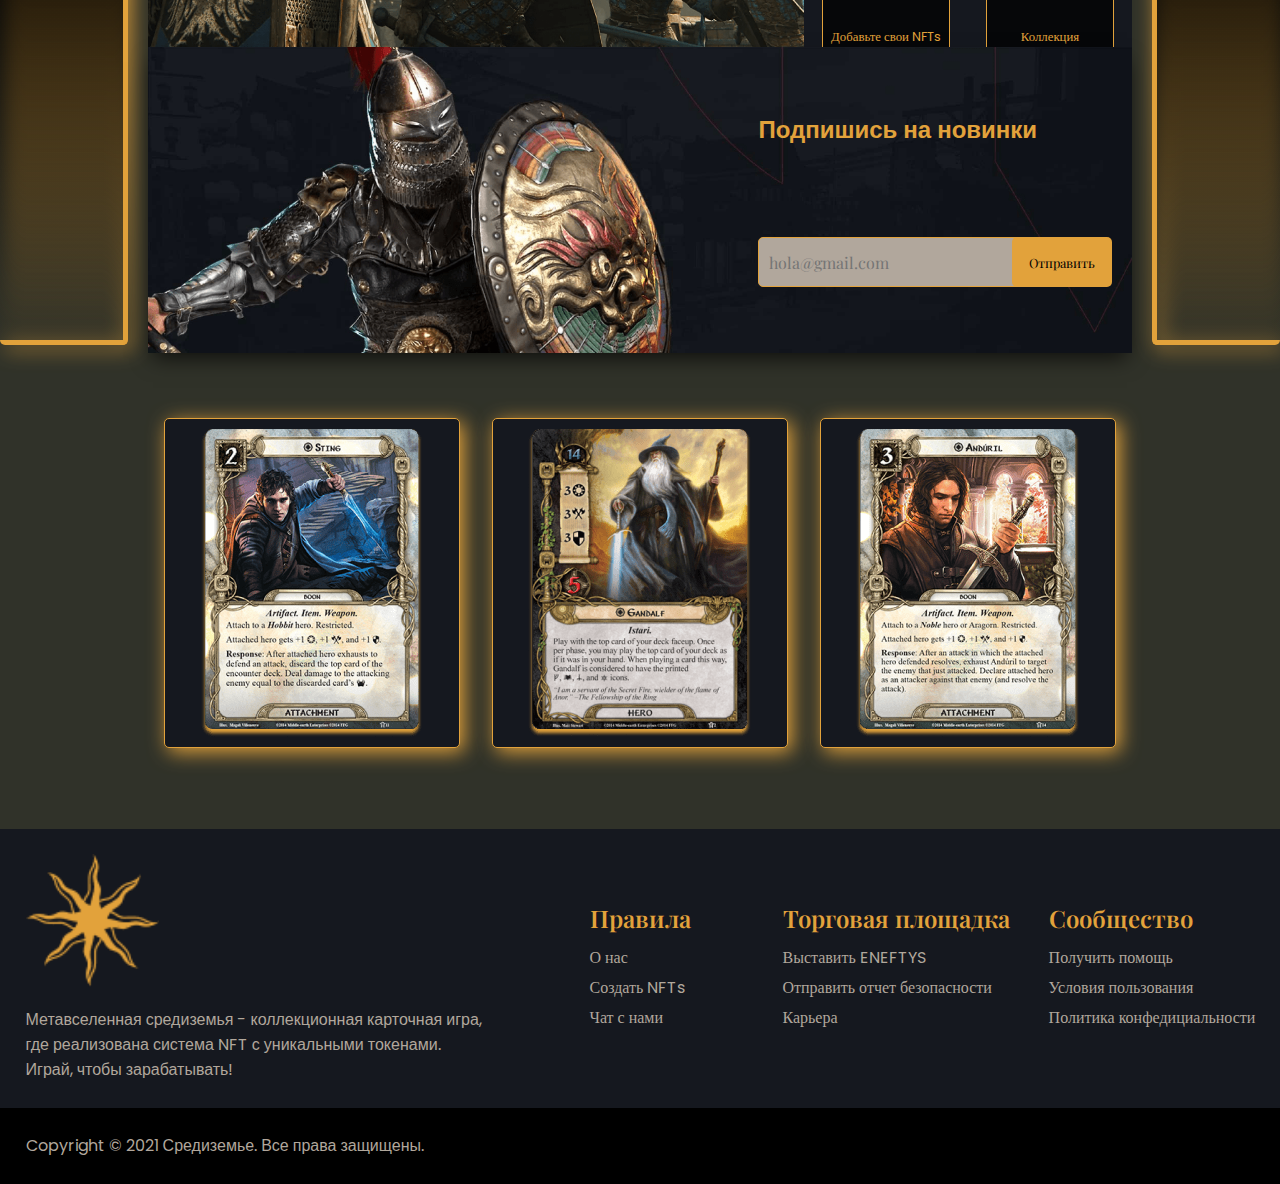
==== commit 6f404f3f: "Update index.html" ====
--- a/index.html
+++ b/index.html
@@ -15,7 +15,7 @@
   <body>
     <header class="header">
       <div class="header-top">
-        <img src="/logo.png" alt="logo" />
+        <img src="img/logo.png" alt="logo" />
         <div class="banner">
           <a href="#"><img src="img/facebook-logo.png" alt="facebook" /></a>
           <a href="#"><img src="img/twitch-logo.png" alt="twitch" /></a>
